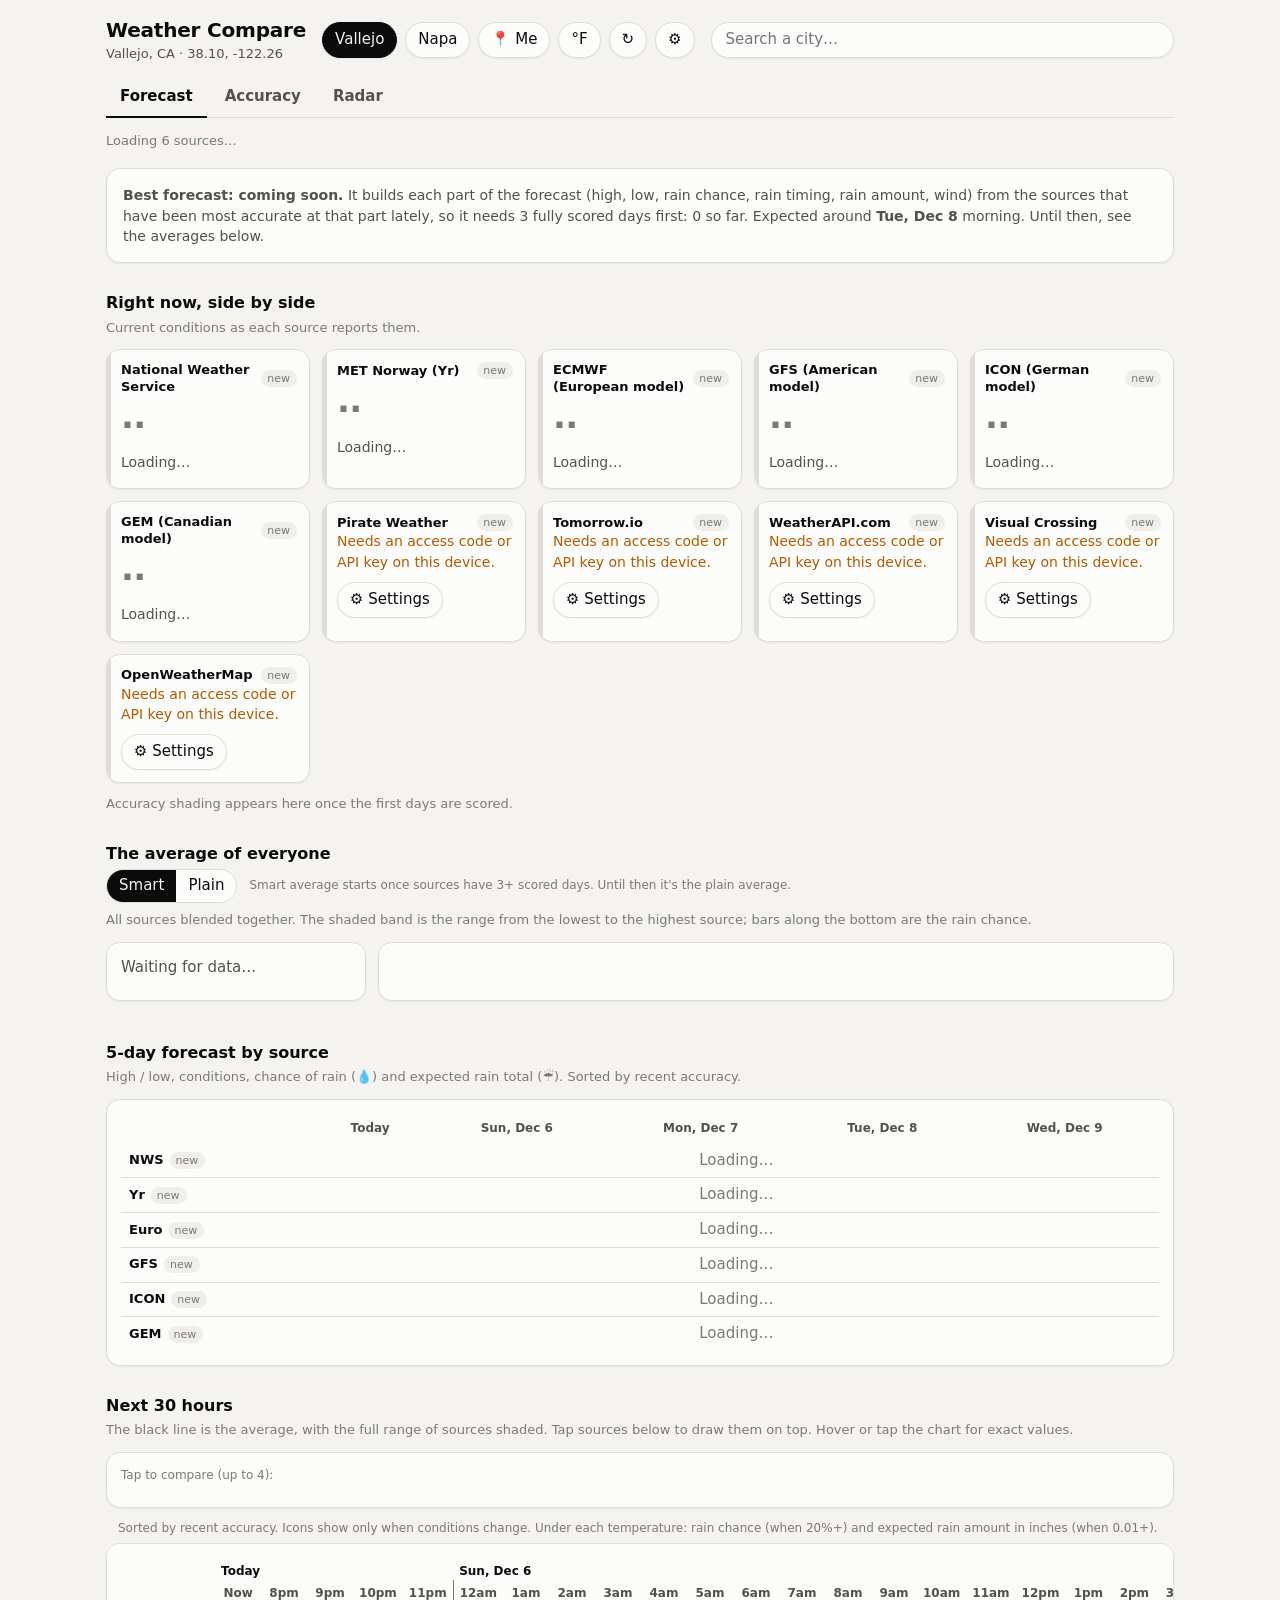
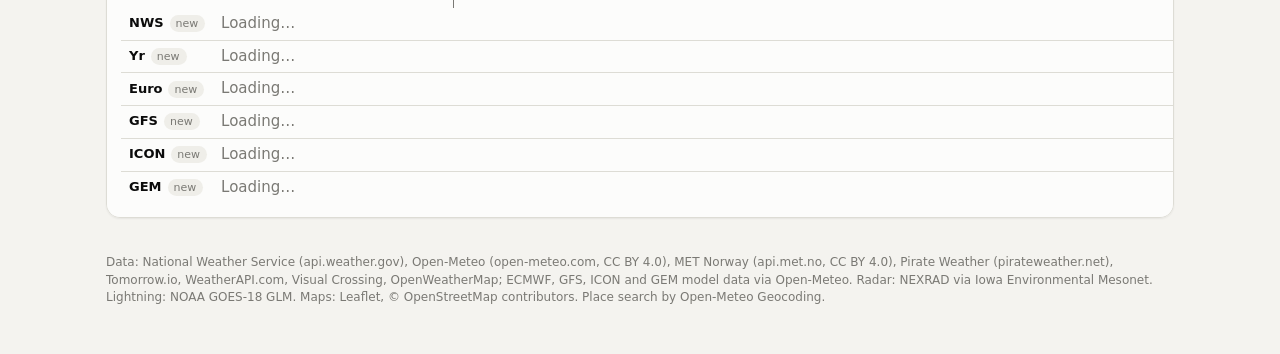
==== index.html @ 01b7b9ba "Score Vallejo against a local station average (Hercules, Benicia, Cordelia) Napa County Airport runs" ====
<!doctype html>
<html lang="en">
<head>
<meta charset="utf-8">
<meta name="viewport" content="width=device-width,initial-scale=1,viewport-fit=cover">
<title>Weather Compare</title>
<meta name="description" content="Side-by-side forecasts from multiple weather providers, a blended average, and a running accuracy scoreboard.">
<meta name="theme-color" content="#111110" media="(prefers-color-scheme: dark)">
<meta name="theme-color" content="#f4f3ef" media="(prefers-color-scheme: light)">
<link rel="manifest" href="manifest.webmanifest">
<link rel="icon" href="icons/icon.svg" type="image/svg+xml">
<link rel="apple-touch-icon" href="icons/apple-touch-icon.png">
<meta name="apple-mobile-web-app-capable" content="yes">
<meta name="mobile-web-app-capable" content="yes">
<meta name="apple-mobile-web-app-title" content="Weather">
<meta name="apple-mobile-web-app-status-bar-style" content="default">
<link rel="stylesheet" href="styles.css">
</head>
<body>
<div class="wrap">
  <header class="top">
    <div class="brand">
      <h1>Weather Compare</h1>
      <div class="loc" id="locLabel">Loading…</div>
    </div>
    <div class="controls">
      <button class="btn preset" data-preset="vallejo">Vallejo</button>
      <button class="btn preset" data-preset="napa">Napa</button>
      <button class="btn" id="geoBtn" title="Use my location">📍 Me</button>
      <button class="btn" id="unitBtn" title="Switch units">°F</button>
      <button class="btn" id="refreshBtn" title="Refresh">↻</button>
      <button class="btn" id="settingsBtn" title="Settings: API keys">⚙️</button>
    </div>
    <div class="search">
      <label class="sr" for="q">Search for a city</label>
      <input id="q" type="search" placeholder="Search a city…" autocomplete="off">
      <ul class="suggest" id="suggest" hidden></ul>
    </div>
  </header>

  <nav class="tabs" role="tablist">
    <button class="tab" role="tab" id="tabForecast" aria-controls="viewForecast" aria-selected="true">Forecast</button>
    <button class="tab" role="tab" id="tabAccuracy" aria-controls="viewAccuracy" aria-selected="false">Accuracy</button>
    <button class="tab" role="tab" id="tabRadar" aria-controls="viewRadar" aria-selected="false">Radar</button>
  </nav>

  <!-- ================= FORECAST ================= -->
  <div class="view" id="viewForecast" role="tabpanel" aria-labelledby="tabForecast">
    <p class="status-line" id="statusLine"></p>

    <section id="secBest" style="margin-top:0">
      <div class="panel best" id="best"></div>
    </section>

    <section id="secNow">
      <h2>Right now, side by side</h2>
      <p class="hint">Current conditions as each source reports them.</p>
      <div class="cards" id="cards"></div>
      <div class="pending" id="pending"></div>
    </section>

    <section id="secAvg">
      <h2>The average of everyone</h2>
      <div class="acc-controls" style="margin:2px 0 8px">
        <div class="seg" id="avgMode" role="group" aria-label="Average type"><button data-mode="smart">Smart</button><button data-mode="plain">Plain</button></div>
        <span class="sub2" id="avgModeNote"></span>
      </div>
      <p class="hint">All sources blended together. The shaded band is the range from the lowest to the highest source; bars along the bottom are the rain chance.</p>
      <div class="avg-grid">
        <div class="panel avg-now" id="avgNow"></div>
        <div class="panel">
          <div class="legend" id="avgLegend"></div>
          <div class="chart" id="avgChart"></div>
        </div>
      </div>
      <div class="days" id="avgDays"></div>
    </section>

    <section id="secDaily">
      <h2>5-day forecast by source</h2>
      <p class="hint">High / low, conditions, chance of rain (💧) and expected rain total (☔). Sorted by recent accuracy.</p>
      <div class="panel scroll"><table id="dailyTable"></table></div>
    </section>

    <section id="secHourly">
      <h2>Next 30 hours</h2>
      <p class="hint">The black line is the average, with the full range of sources shaded. Tap sources below to draw them on top. Hover or tap the chart for exact values.</p>
      <div class="panel">
        <div class="chips" id="hourLegend"></div>
        <div class="chart" id="hourChart"></div>
      </div>
      <div class="acc-controls" style="margin:12px 0 6px"><div class="chips" id="tableMode"></div><span class="sub2">Sorted by recent accuracy. Icons show only when conditions change. Under each temperature: rain chance (when 20%+) and expected rain amount in inches (when 0.01+).</span></div>
      <div class="panel scroll"><table class="hourly" id="hourlyTable"></table></div>
    </section>
  </div>

  <!-- ================= ACCURACY ================= -->
  <div class="view" id="viewAccuracy" role="tabpanel" aria-labelledby="tabAccuracy" hidden>
    <div class="acc-controls">
      <div class="seg" id="accLoc" role="group" aria-label="Location">
        <button data-loc="vallejo">Vallejo</button><button data-loc="napa">Napa</button><button data-loc="both">Both</button>
      </div>
    </div>
    <div class="healthrow" id="accHealth"></div>
    <div class="sub2" id="accStations" style="margin:4px 0 0"></div>

    <section style="margin-top:0">
      <h2>Today's locked-in forecast</h2>
      <p class="hint">Set at 6am Pacific for the next 24 hours (6am to 6am). It gets scored tomorrow morning against real station observations.</p>
      <div id="accToday"></div>
    </section>

    <section>
      <h2>Last 3 days</h2>
      <p class="hint">Each source's 6am forecast compared with what actually happened. A miss of “+2°” means the forecast was 2° too warm. The chart shows the actual temperatures (thick line) against the forecasts.</p>
      <div id="accRecent"></div>
    </section>

    <section>
      <h2>Long-term scoreboard</h2>
      <div class="acc-controls">
        <div class="seg" id="accLead" role="group" aria-label="How far ahead"><button data-lead="0">Same day</button><button data-lead="1">1 day ahead</button><button data-lead="2">2 days ahead</button></div>
        <label for="accPeriod" class="sub2" style="font-size:13px">Period</label>
        <select id="accPeriod"></select>
      </div>
      <p class="hint">“1 day ahead” scores the forecast each source made the morning before; “2 days ahead”, two mornings before. The <i>Average</i> and <i>Smart average</i> rows are blends of all sources, tracked like any other forecast.</p>
      <div class="panel scroll"><table class="acc stack" id="accOverall"></table></div>
      <h3 style="font-size:14px;margin:16px 0 6px">By season</h3>
      <div class="panel scroll"><table class="acc stack" id="accSeason"></table></div>
      <details class="how">
        <summary>How scoring works</summary>
        <ul>
          <li><b>Window:</b> each forecast is saved at 6am Pacific and covers 6am to 6am the next day. Observations: Napa uses Napa County Airport. Vallejo has no official station, so its temperatures, wind and humidity are the average of three nearby bay-side stations (Hercules, Benicia and Cordelia; any one more than 4° off the others is dropped that hour), and its rain comes from Napa County Airport, the closest station that measures rain.</li>
          <li><b>High / low miss:</b> forecast highest and lowest hourly temperature in the window minus the observed highest and lowest.</li>
          <li><b>Hourly miss:</b> the average gap between the forecast and observed temperature, hour by hour, across the 24 hours.</li>
          <li><b>Rain:</b> a source “calls rain” when any hour shows rain, storms or snow, or a 50%+ chance. Observed rain is any station report of rain, drizzle, showers or storms. Hit = called and it rained; Miss = it rained without a call; False alarm = called but stayed dry.</li>
          <li><b>Rain timing:</b> for hits, forecast start hour minus actual start. “+2h” means the forecast had it starting 2 hours later than it did.</li>
          <li><b>Rain total:</b> each source's expected rain for the window, compared with the station's measured total (in brackets: how far off). Not part of the score yet; it's shown so you can see who gets amounts right.</li>
          <li><b>Rain skill (Brier):</b> compares the highest rain chance with what happened. 0 is perfect, lower is better.</li>
          <li><b>Score (0–100):</b> 70% temperature (100 minus 10 points per degree of average miss across high, low and hourly) and 30% rain (100 × (1 − Brier), or 100/0 for a right/wrong call when a source gives no rain chances). Just a handy single number for ranking.</li>
          <li><b>Smart average:</b> a blend where each source's weight depends on its score over the previous 14 scored days (the best gets full weight; every 8 points behind it cuts the weight by about two-thirds). It needs 3+ scored days per source, and until then equals the plain average.</li>
          <li><b>Recent accuracy shading</b> (Forecast tab): each source's average score over its last 7 scored days. Green 88+ (Great), yellow 80+ (Good), orange 70+ (Fair), red under 70 (Poor).</li>
          <li><b>Best forecast</b> (top of the Forecast tab): each part of the forecast is blended from the sources that have been most accurate at that part over the last 14 scored days: high, low, hourly temperatures, rain chance (Brier), rain start time, rain amount and wind. The leader counts most; others fade out the further behind they are. Days 2+ use each source's accuracy at that range (1 and 2 days ahead). It's also scored here as its own row.</li>
          <li><b>Seasons:</b> meteorological (Winter Dec–Feb, Spring Mar–May, Summer Jun–Aug, Fall Sep–Nov) and Bay Area wet (Nov–Apr) vs. dry (May–Oct).</li>
        </ul>
      </details>
    </section>
  </div>

  <!-- ================= RADAR ================= -->
  <div class="view" id="viewRadar" role="tabpanel" aria-labelledby="tabRadar" hidden>
    <div id="radarAlerts"></div>
    <div class="acc-controls"><button class="btn" id="radarPlay">▶ Play last 50 min</button><span class="sub2" id="radarTime"></span></div>
    <div class="panel radar-wrap"><div id="radarMap"></div></div>
    <p class="radar-lightning" id="radarLightning">Loading lightning…</p>
    <div class="legend radar-legend">
      <span><span class="ldot" style="background:#ffd21f"></span>Lightning, last 10 min</span>
      <span><span class="ldot" style="background:#ec835a"></span>10–30 min ago</span>
      <span><span class="ldot" style="background:#9a9890"></span>30–60 min ago</span>
      <span><span class="ring"></span>20 miles from Vallejo / Napa</span>
    </div>
    <p class="hint">Radar: NEXRAD composite from the Iowa Environmental Mesonet, updated every 5 minutes. Lightning: NOAA's GOES-West satellite lightning mapper, checked every 5 minutes (it can run a few minutes behind). A phone alert goes out when lightning is within 20 miles, and for any National Weather Service alert for Vallejo or Napa.</p>
  </div>

  <footer>
    Data: National Weather Service (api.weather.gov), Open-Meteo (open-meteo.com, CC BY 4.0),
    MET Norway (api.met.no, CC BY 4.0), Pirate Weather (pirateweather.net), Tomorrow.io, WeatherAPI.com, Visual Crossing, OpenWeatherMap; ECMWF, GFS, ICON and GEM model data via Open-Meteo. Radar: NEXRAD via Iowa Environmental Mesonet. Lightning: NOAA GOES-18 GLM. Maps: Leaflet, &copy; OpenStreetMap contributors. Place search by Open-Meteo Geocoding.
  </footer>
</div>
<dialog class="settings" id="settings" aria-labelledby="settingsTitle">
  <form method="dialog" id="settingsForm">
    <h2 id="settingsTitle">Settings</h2>
    <p class="hint" style="margin:0">Everything here is saved only in this browser on this device, never on the website or GitHub. (The 6am tracking job uses the copies in your GitHub secrets.)</p>
    <div id="keyRows"></div>
    <div class="actions">
      <button class="btn" value="cancel" formnovalidate>Cancel</button>
      <button class="btn" value="save" id="saveKeys" aria-pressed="true">Save</button>
    </div>
  </form>
</dialog>
<script type="module" src="src/app.js"></script>
</body>
</html>
---- styles.css ----
:root {
  color-scheme: light;
  --bg: #f4f3ef;
  --surface: #fcfcfb;
  --surface-2: #efeee9;
  --border: #dddcd5;
  --text: #0b0b0b;
  --text-2: #52514e;
  --text-3: #7a7974;
  --accent: #2a78d6;
  --c1: #2a78d6; --c2: #eb6834; --c3: #1baf7a; --c4: #eda100;
  --rain: #2a78d6;
  --good: #0ca30c; --warning: #fab219; --serious: #ec835a; --critical: #d03b3b;
  --s1: #2a78d6;  /* NWS */
  --s2: #eb6834;  /* Open-Meteo */
  --s3: #1baf7a;  /* MET Norway */
  --s4: #eda100;  /* Pirate Weather */
  --s5: #e87ba4;  /* Tomorrow.io */
  --s6: #008300;  /* WeatherAPI.com */
  --s7: #6250d6;  /* Visual Crossing */
  --s8: #e34948;  /* OpenWeatherMap */
  --avg: #0b0b0b;
  --band: rgba(11,11,11,.10);
  --warn: #b25b00;
  --shadow: 0 1px 2px rgba(0,0,0,.06);
}
@media (prefers-color-scheme: dark) {
  :root:not([data-theme="light"]) {
    color-scheme: dark;
    --bg: #111110; --surface: #1a1a19; --surface-2: #232321; --border: #33332f;
    --text: #f0efec; --text-2: #c3c2b7; --text-3: #8f8e86; --accent: #3987e5;
    --c1: #3987e5; --c2: #d95926; --c3: #199e70; --c4: #c98500; --rain: #3987e5; --s1: #3987e5; --s2: #d95926; --s3: #199e70; --s4: #c98500; --s5: #d55181; --s6: #008300; --s7: #9085e9; --s8: #e66767; --avg: #f0efec; --band: rgba(240,239,236,.12);
    --warn: #f0a24a; --shadow: none;
  }
}
:root[data-theme="dark"] {
  color-scheme: dark;
  --bg: #111110; --surface: #1a1a19; --surface-2: #232321; --border: #33332f;
  --text: #f0efec; --text-2: #c3c2b7; --text-3: #8f8e86; --accent: #3987e5;
  --c1: #3987e5; --c2: #d95926; --c3: #199e70; --c4: #c98500; --rain: #3987e5; --s1: #3987e5; --s2: #d95926; --s3: #199e70; --s4: #c98500; --s5: #d55181; --s6: #008300; --s7: #9085e9; --s8: #e66767; --avg: #f0efec; --band: rgba(240,239,236,.12);
  --warn: #f0a24a; --shadow: none;
}
* { box-sizing: border-box; }
html, body { margin: 0; }
body {
  background: var(--bg); color: var(--text);
  font: 15px/1.45 system-ui, -apple-system, "Segoe UI", Roboto, sans-serif;
  -webkit-text-size-adjust: 100%;
}
a { color: inherit; }
button, input { font: inherit; color: inherit; }
.wrap { max-width: 1100px; margin: 0 auto; padding: 16px 16px 48px; }

/* Header */
header.top { display: flex; flex-wrap: wrap; gap: 10px 16px; align-items: center; justify-content: space-between; margin-bottom: 14px; }
.brand h1 { font-size: 20px; margin: 0; letter-spacing: -.01em; }
.brand .loc { color: var(--text-2); font-size: 13px; }
.controls { display: flex; flex-wrap: wrap; gap: 8px; align-items: center; }
.btn {
  border: 1px solid var(--border); background: var(--surface); border-radius: 999px;
  padding: 6px 12px; cursor: pointer; white-space: nowrap; box-shadow: var(--shadow);
}
.btn:hover { border-color: var(--text-3); }
.btn[aria-pressed="true"] { background: var(--text); color: var(--bg); border-color: var(--text); }
.btn:focus-visible, input:focus-visible { outline: 2px solid var(--accent); outline-offset: 2px; }
.search { position: relative; flex: 1 1 220px; min-width: 0; }
.search input {
  width: 100%; border: 1px solid var(--border); background: var(--surface); border-radius: 999px;
  padding: 6px 14px; box-shadow: var(--shadow);
}
.suggest {
  position: absolute; z-index: 20; top: calc(100% + 4px); left: 0; right: 0; list-style: none; margin: 0; padding: 4px;
  background: var(--surface); border: 1px solid var(--border); border-radius: 12px; box-shadow: 0 6px 24px rgba(0,0,0,.15);
}
.suggest li button { display: block; width: 100%; text-align: left; border: 0; background: none; padding: 7px 10px; border-radius: 8px; cursor: pointer; }
.suggest li button:hover, .suggest li button:focus { background: var(--surface-2); outline: none; }
.suggest .sub { color: var(--text-3); font-size: 13px; }
.status-line { color: var(--text-3); font-size: 13px; margin: 0 0 18px; display: flex; gap: 12px; flex-wrap: wrap; }

/* Sections */
section { margin-top: 28px; }
section > h2 { font-size: 16px; margin: 0 0 4px; }
section > .hint { color: var(--text-3); font-size: 13px; margin: 0 0 12px; }
.panel { background: var(--surface); border: 1px solid var(--border); border-radius: 14px; padding: 14px; box-shadow: var(--shadow); }

/* Current cards */
.cards { display: grid; grid-template-columns: repeat(auto-fill, minmax(230px, 1fr)); gap: 12px; }
.card { background: var(--surface); border: 1px solid var(--border); border-radius: 14px; padding: 14px; box-shadow: var(--shadow); position: relative; overflow: hidden; }
.card::before { content: ""; position: absolute; left: 0; top: 0; bottom: 0; width: 4px; background: var(--c, var(--border)); }
.card .src { display: flex; justify-content: space-between; align-items: baseline; gap: 8px; font-weight: 600; font-size: 14px; }
.card .src a { text-decoration: none; }
.card .src a:hover { text-decoration: underline; }
.card .src .ago { font-weight: 400; color: var(--text-3); font-size: 12px; }
.big { display: flex; align-items: center; gap: 10px; margin: 6px 0 2px; }
.big .t { font-size: 40px; font-weight: 600; letter-spacing: -.02em; font-variant-numeric: tabular-nums; }
.big .i { font-size: 34px; line-height: 1; }
.cond { color: var(--text-2); margin-bottom: 8px; }
.kv { display: grid; grid-template-columns: auto 1fr; gap: 2px 12px; font-size: 13px; }
.kv dt { color: var(--text-3); }
.kv dd { margin: 0; font-variant-numeric: tabular-nums; }
.card.err .cond { color: var(--warn); }
.card.loading .big .t { color: var(--text-3); }
.pending { margin-top: 12px; color: var(--text-3); font-size: 13px; }
.pending .chip { display: inline-block; border: 1px dashed var(--border); border-radius: 999px; padding: 2px 9px; margin: 3px 4px 0 0; }

/* Average */
.avg-grid { display: grid; grid-template-columns: minmax(200px, 260px) 1fr; gap: 12px; }
@media (max-width: 720px) { .avg-grid { grid-template-columns: 1fr; } }
.avg-now .big .t { font-size: 48px; }
.spread { color: var(--text-3); font-size: 13px; }
.days { display: grid; grid-template-columns: repeat(5, minmax(0, 1fr)); gap: 8px; margin-top: 12px; }
.day { background: var(--surface); border: 1px solid var(--border); border-radius: 12px; padding: 10px 6px; text-align: center; box-shadow: var(--shadow); min-width: 0; }
.day .dn { font-weight: 600; font-size: 13px; }
.day .di { font-size: 26px; line-height: 1.3; }
.day .hl { font-variant-numeric: tabular-nums; }
.day .hl .lo { color: var(--text-3); }
.day .pp, .day .rg { font-size: 12px; color: var(--text-3); }
.day .rs { font-size: 12px; color: var(--text); font-weight: 600; margin-top: 2px; }
.day .rs .rsn { font-weight: 400; color: var(--text-3); }
@media (max-width: 480px) { .day .rg, .day .rs .rsn { display: none; } .day .di { font-size: 22px; } }

/* Tables */
.scroll { overflow-x: auto; -webkit-overflow-scrolling: touch; }
table { border-collapse: collapse; width: 100%; font-variant-numeric: tabular-nums; }
th, td { padding: 6px 8px; text-align: center; border-bottom: 1px solid var(--border); white-space: nowrap; }
thead th { font-size: 12px; color: var(--text-2); font-weight: 600; }
tbody th { text-align: left; font-weight: 600; font-size: 13px; position: sticky; left: 0; background: var(--surface); z-index: 1; }
tbody th .sw { display: inline-block; width: 10px; height: 10px; border-radius: 3px; background: var(--c); margin-right: 6px; vertical-align: -1px; }
tr.avgrow th, tr.avgrow td { background: var(--surface-2); }
tr:last-child th, tr:last-child td { border-bottom: 0; }
.cell .ci { font-size: 18px; line-height: 1.2; display: block; }
.cell .ct { font-weight: 600; }
.cell .ct .lo { color: var(--text-3); font-weight: 400; }
.cell .cp { font-size: 11px; color: var(--text-3); display: block; }
.cell.na { color: var(--text-3); }
.hourly td, .hourly thead th { padding: 5px 6px; min-width: 46px; }
.hourly thead th.newday { border-left: 1px solid var(--text-3); }
.hourly td.newday { border-left: 1px solid var(--border); }
.hourly thead .dayrow th { text-align: left; color: var(--text); padding-bottom: 0; border-bottom: 0; }

/* Charts */
.chart { position: relative; width: 100%; }
.chart svg { display: block; width: 100%; height: auto; overflow: visible; touch-action: pan-y; }
.chart .grid { stroke: var(--border); stroke-width: 1; }
.chart .axis { fill: var(--text-3); font-size: 11px; }
.chart .dl { font-size: 11px; fill: var(--text-2); }
.tip {
  position: absolute; pointer-events: none; z-index: 5; background: var(--surface); color: var(--text);
  border: 1px solid var(--border); border-radius: 10px; padding: 8px 10px; font-size: 12px;
  box-shadow: 0 6px 20px rgba(0,0,0,.18); min-width: 140px; display: none;
}
.tip .tt { font-weight: 600; margin-bottom: 4px; }
.tip .row { display: flex; justify-content: space-between; gap: 12px; }
.tip .sw { display: inline-block; width: 10px; height: 3px; border-radius: 2px; margin-right: 6px; vertical-align: 3px; }
.legend { display: flex; flex-wrap: wrap; gap: 4px 14px; font-size: 13px; color: var(--text-2); margin-bottom: 6px; }
.legend .sw { display: inline-block; width: 14px; height: 3px; border-radius: 2px; margin-right: 6px; vertical-align: 4px; }
.legend .sw.band { height: 10px; vertical-align: -1px; background: var(--band) !important; border: 1px solid var(--text-3); }
.legend .sw.dash { background: repeating-linear-gradient(90deg, var(--avg) 0 4px, transparent 4px 7px) !important; }

footer { margin-top: 36px; color: var(--text-3); font-size: 12px; }
.sr { position: absolute; width: 1px; height: 1px; overflow: hidden; clip: rect(0 0 0 0); }

/* Tabs */
.tabs { display: flex; gap: 4px; border-bottom: 1px solid var(--border); margin: 0 0 14px; }
.tab { border: 0; background: none; padding: 8px 14px; cursor: pointer; color: var(--text-2); border-bottom: 2px solid transparent; margin-bottom: -1px; font-weight: 600; }
.tab[aria-selected="true"] { color: var(--text); border-bottom-color: var(--text); }
.view[hidden] { display: none; }

/* Accuracy */
.seg { display: inline-flex; border: 1px solid var(--border); border-radius: 999px; overflow: hidden; background: var(--surface); }
.seg button { border: 0; background: none; padding: 5px 12px; cursor: pointer; }
.seg button[aria-pressed="true"] { background: var(--text); color: var(--bg); }
.acc-controls { display: flex; flex-wrap: wrap; gap: 8px 12px; align-items: center; margin: 4px 0 12px; }
select { font: inherit; color: inherit; background: var(--surface); border: 1px solid var(--border); border-radius: 999px; padding: 5px 10px; }
.empty { color: var(--text-2); padding: 6px 2px; }
.daycard { margin-bottom: 12px; }
.daycard h3 { font-size: 15px; margin: 0 0 2px; }
.daycard .obsline { color: var(--text-2); font-size: 13px; margin-bottom: 8px; }
.acc td, .acc th { text-align: right; }
.acc tbody th, .acc thead th:first-child { text-align: left; }
.acc td.l { text-align: left; }
.miss { color: var(--text-3); font-size: 12px; }
.score { display: inline-block; min-width: 38px; padding: 1px 7px; border-radius: 999px; font-weight: 700; text-align: center; background: var(--surface-2); }
.rank1 .score { outline: 2px solid var(--text); }
.rain-hit { color: var(--text); }
.rain-bad { color: var(--warn); }
details.how { margin-top: 12px; color: var(--text-2); font-size: 13px; }
details.how summary { cursor: pointer; color: var(--text); font-weight: 600; }
details.how li { margin: 3px 0; }
.sub2 { color: var(--text-3); font-size: 12px; font-weight: 400; }
.grid2 { display: grid; grid-template-columns: 1fr 1fr; gap: 12px; }
@media (max-width: 720px) { .grid2 { grid-template-columns: 1fr; } }

/* Settings dialog */
dialog.settings { border: 1px solid var(--border); border-radius: 16px; background: var(--surface); color: var(--text); padding: 18px; width: min(460px, calc(100vw - 32px)); box-shadow: 0 12px 40px rgba(0,0,0,.3); }
dialog.settings::backdrop { background: rgba(0,0,0,.4); }
dialog.settings h2 { font-size: 17px; margin: 0 0 4px; }
dialog.settings .keyrow { margin-top: 14px; }
dialog.settings label { font-weight: 600; font-size: 14px; display: flex; justify-content: space-between; gap: 8px; }
dialog.settings label a { font-weight: 400; font-size: 12px; color: var(--accent); }
dialog.settings input { width: 100%; margin-top: 4px; border: 1px solid var(--border); background: var(--bg); border-radius: 10px; padding: 8px 10px; font-family: ui-monospace, Menlo, monospace; font-size: 13px; }
dialog.settings .actions { display: flex; justify-content: flex-end; gap: 8px; margin-top: 18px; }
.card .addkey { margin-top: 6px; }

/* Accuracy badges: number + word + status dot, never color alone */
.badge { display: inline-flex; align-items: center; gap: 4px; font-size: 11px; font-weight: 600; line-height: 1; padding: 3px 7px 3px 6px; border-radius: 999px; white-space: nowrap; color: var(--text); background: var(--surface-2); vertical-align: middle; }
.badge i { width: 7px; height: 7px; border-radius: 50%; background: var(--text-3); display: inline-block; }
.badge.b-good { background: color-mix(in srgb, var(--good) 20%, var(--surface)); } .badge.b-good i { background: var(--good); }
.badge.b-warning { background: color-mix(in srgb, var(--warning) 26%, var(--surface)); } .badge.b-warning i { background: var(--warning); }
.badge.b-serious { background: color-mix(in srgb, var(--serious) 24%, var(--surface)); } .badge.b-serious i { background: var(--serious); }
.badge.b-critical { background: color-mix(in srgb, var(--critical) 20%, var(--surface)); } .badge.b-critical i { background: var(--critical); }
.badge.b-none { color: var(--text-3); font-weight: 500; }
.legendline { display: inline-flex; flex-wrap: wrap; gap: 4px; align-items: center; }
.card.r-good { --c: var(--good); } .card.r-warning { --c: var(--warning); } .card.r-serious { --c: var(--serious); } .card.r-critical { --c: var(--critical); }
.card.r-good { background: color-mix(in srgb, var(--good) 6%, var(--surface)); }
.card.r-critical { background: color-mix(in srgb, var(--critical) 6%, var(--surface)); }
.cards { grid-template-columns: repeat(auto-fill, minmax(190px, 1fr)); }
.card { padding: 12px 12px 12px 14px; }
.card .src { align-items: center; }
.card .src a { font-size: 13px; line-height: 1.25; }
.big .t { font-size: 34px; }
.big .i { font-size: 28px; }
.card .cond { margin-bottom: 4px; font-size: 14px; }
.meta { font-size: 12px; color: var(--text-2); font-variant-numeric: tabular-nums; }
.avg-now .meta { font-size: 13px; }
tbody th .nm { margin-right: 6px; }
tbody th .sw { display: inline-block; width: 10px; height: 10px; border-radius: 3px; margin-right: 6px; vertical-align: -1px; }

/* Chips (tap to compare) */
.chips { display: flex; flex-wrap: wrap; gap: 6px; align-items: center; margin-bottom: 8px; }
.chiphint { font-size: 12px; color: var(--text-3); margin-right: 2px; }
.schip { display: inline-flex; align-items: center; gap: 6px; border: 1px solid var(--border); background: var(--surface); border-radius: 999px; padding: 4px 6px 4px 10px; cursor: pointer; font-size: 13px; }
.schip:hover { border-color: var(--text-3); }
.schip.on { border-color: var(--text); box-shadow: inset 0 0 0 1px var(--text); }
.schip .sw { width: 12px; height: 4px; border-radius: 2px; display: inline-block; }
.schip.clear { padding: 4px 10px; color: var(--text-2); }
.legend .sw.bar { height: 10px; width: 8px; vertical-align: -1px; background: var(--rain) !important; opacity: .7; }
.chart .mk { font-size: 10px; fill: var(--text-2); }
.tipp { color: var(--text-3); }
.hourly td.wet .ct { color: var(--rain); }
.hourly td .cp { color: var(--rain); min-height: 13px; }
.hourly td .ci { min-height: 22px; }

/* Accuracy tab */
.healthrow { display: flex; flex-wrap: wrap; gap: 6px; margin: 0; }
.health { font-size: 12px; padding: 3px 9px; border-radius: 999px; background: var(--surface-2); color: var(--text); }
.health.ok { background: color-mix(in srgb, var(--good) 16%, var(--surface)); }
.health.warn { background: color-mix(in srgb, var(--warning) 26%, var(--surface)); }
.blend, .blendrow th { font-style: italic; }
tr.blendrow th, tr.blendrow td { background: var(--surface-2); }
.acc th.sep, .acc td.sep { border-left: 1px solid var(--border); }
.fva-legend { margin-top: 4px; }
.legend .sw.dash2 { background: repeating-linear-gradient(90deg, var(--text-3) 0 4px, transparent 4px 7px) !important; }
.legend .sw.vline { width: 2px; height: 12px; vertical-align: -2px; background: var(--rain) !important; }
.daycard .chart { margin-bottom: 8px; }

/* Phone: accuracy tables become stacked cards (one per source) */
@media (max-width: 640px) {
  table.stack thead { display: none; }
  table.stack, table.stack tbody { display: block; width: 100%; }
  table.stack tr { display: grid; grid-template-columns: repeat(4, minmax(0, 1fr)); gap: 2px 8px; padding: 7px 2px; border-bottom: 1px solid var(--border); }
  table.stack tr:last-child { border-bottom: 0; }
  table.stack th, table.stack td { border: 0; padding: 1px 0; text-align: left !important; white-space: normal; position: static; background: none; }
  table.stack tbody th { grid-column: 1 / -1; font-size: 14px; }
  table.stack td[data-label]::before { content: attr(data-label); display: block; font-size: 11px; color: var(--text-3); }
  table.stack td[data-label=""]::before, table.stack td[data-label="#"] { display: none; }
  table.stack td.l { grid-column: 1 / -1; }
  tr.blendrow { background: var(--surface-2); border-radius: 8px; padding: 8px !important; }
  #accSeason tr { grid-template-columns: repeat(6, minmax(0, 1fr)); }
  #accSeason td[data-label]::before { font-size: 10px; }
}

details.srcs > summary { cursor: pointer; font-size: 13px; color: var(--text-2); margin: 4px 0; }

.cell .cq { font-size: 11px; color: var(--rain); display: block; font-weight: 600; }
.hourly td .cq { min-height: 13px; }

/* Best forecast */
.best { padding: 16px; }
.best-wait { color: var(--text-2); font-size: 14px; }
.best-hero { display: grid; grid-template-columns: minmax(0, 1.1fr) minmax(0, 1fr); gap: 16px; }
@media (max-width: 720px) { .best-hero { grid-template-columns: 1fr; } }
.best-kicker { font-size: 12px; font-weight: 600; color: var(--text-3); text-transform: uppercase; letter-spacing: .04em; margin-bottom: 4px; }
.best-temps { display: flex; align-items: baseline; gap: 12px; }
.best-temps .i { font-size: 40px; align-self: center; }
.best-temps .hi { font-size: 52px; font-weight: 700; letter-spacing: -.02em; font-variant-numeric: tabular-nums; }
.best-temps .lo { font-size: 30px; color: var(--text-3); font-variant-numeric: tabular-nums; }
.best .cond { margin: 2px 0 10px; }
.best-pills { display: flex; flex-wrap: wrap; gap: 6px; }
.bpill { background: var(--surface-2); border-radius: 999px; padding: 5px 11px; font-size: 13px; font-weight: 600; }
.conf { font-size: 12px; font-weight: 600; padding: 1px 8px; border-radius: 999px; background: var(--surface-2); }
.conf-high { background: color-mix(in srgb, var(--good) 20%, var(--surface)); }
.conf-medium { background: color-mix(in srgb, var(--warning) 26%, var(--surface)); }
.conf-low { background: color-mix(in srgb, var(--serious) 24%, var(--surface)); }
.best-from ul { list-style: none; margin: 0; padding: 0; font-size: 13px; }
.best-from li { display: grid; grid-template-columns: 7.5em minmax(0, 1fr) auto; gap: 8px; padding: 4px 0; border-bottom: 1px solid var(--border); }
.best-from li:last-child { border-bottom: 0; }
.best-from .bel { color: var(--text-2); }
.best-from .bsrc { font-weight: 600; }
.best-from .berr { color: var(--text-3); font-variant-numeric: tabular-nums; }
.best-from .bmore { display: block; color: var(--text-3); font-size: 12px; }
.best-days { display: grid; grid-template-columns: repeat(4, minmax(0, 1fr)); gap: 8px; margin-top: 14px; }
.bday { background: var(--surface-2); border-radius: 12px; padding: 8px 6px; text-align: center; min-width: 0; }
.bday .dn { font-weight: 600; font-size: 13px; } .bday .di { font-size: 24px; }
.bday .hl { font-variant-numeric: tabular-nums; } .bday .hl .lo { color: var(--text-3); }
.bday .pp, .bday .rs { font-size: 12px; color: var(--text-2); }
.bday .conf { display: inline-block; margin-top: 3px; font-size: 11px; }

/* Radar */
.radar-wrap { padding: 0; overflow: hidden; }
#radarMap { height: min(70vh, 560px); width: 100%; background: var(--surface-2); }
.radar-lightning { margin: 10px 0 6px; font-size: 14px; }
.radar-legend { margin: 6px 0; }
.ldot { display: inline-block; width: 10px; height: 10px; border-radius: 50%; border: 1px solid #3d2a00; margin-right: 6px; vertical-align: -1px; }
.ring { display: inline-block; width: 14px; height: 14px; border-radius: 50%; border: 1.5px dashed var(--text); margin-right: 6px; vertical-align: -3px; }
.nwsalert { background: color-mix(in srgb, var(--warning) 22%, var(--surface)); border: 1px solid var(--border); border-radius: 12px; padding: 10px 12px; margin-bottom: 8px; font-size: 14px; }
.nwsalert.warn { background: color-mix(in srgb, var(--critical) 18%, var(--surface)); }
.nwsalert div { color: var(--text-2); font-size: 13px; margin-top: 2px; }
.leaflet-tooltip.radar-label { background: var(--surface); color: var(--text); border: 1px solid var(--border); box-shadow: none; font-weight: 600; padding: 1px 6px; }
.leaflet-tooltip.radar-label::before { display: none; }
.leaflet-container { font: inherit; }

/* Street map: soften in light mode, invert for dark mode so the radar stays readable */
.basemap { filter: saturate(.35) brightness(1.05); }
@media (prefers-color-scheme: dark) { :root:not([data-theme="light"]) .basemap { filter: invert(1) hue-rotate(180deg) brightness(.85) saturate(.3); } }
:root[data-theme="dark"] .basemap { filter: invert(1) hue-rotate(180deg) brightness(.85) saturate(.3); }
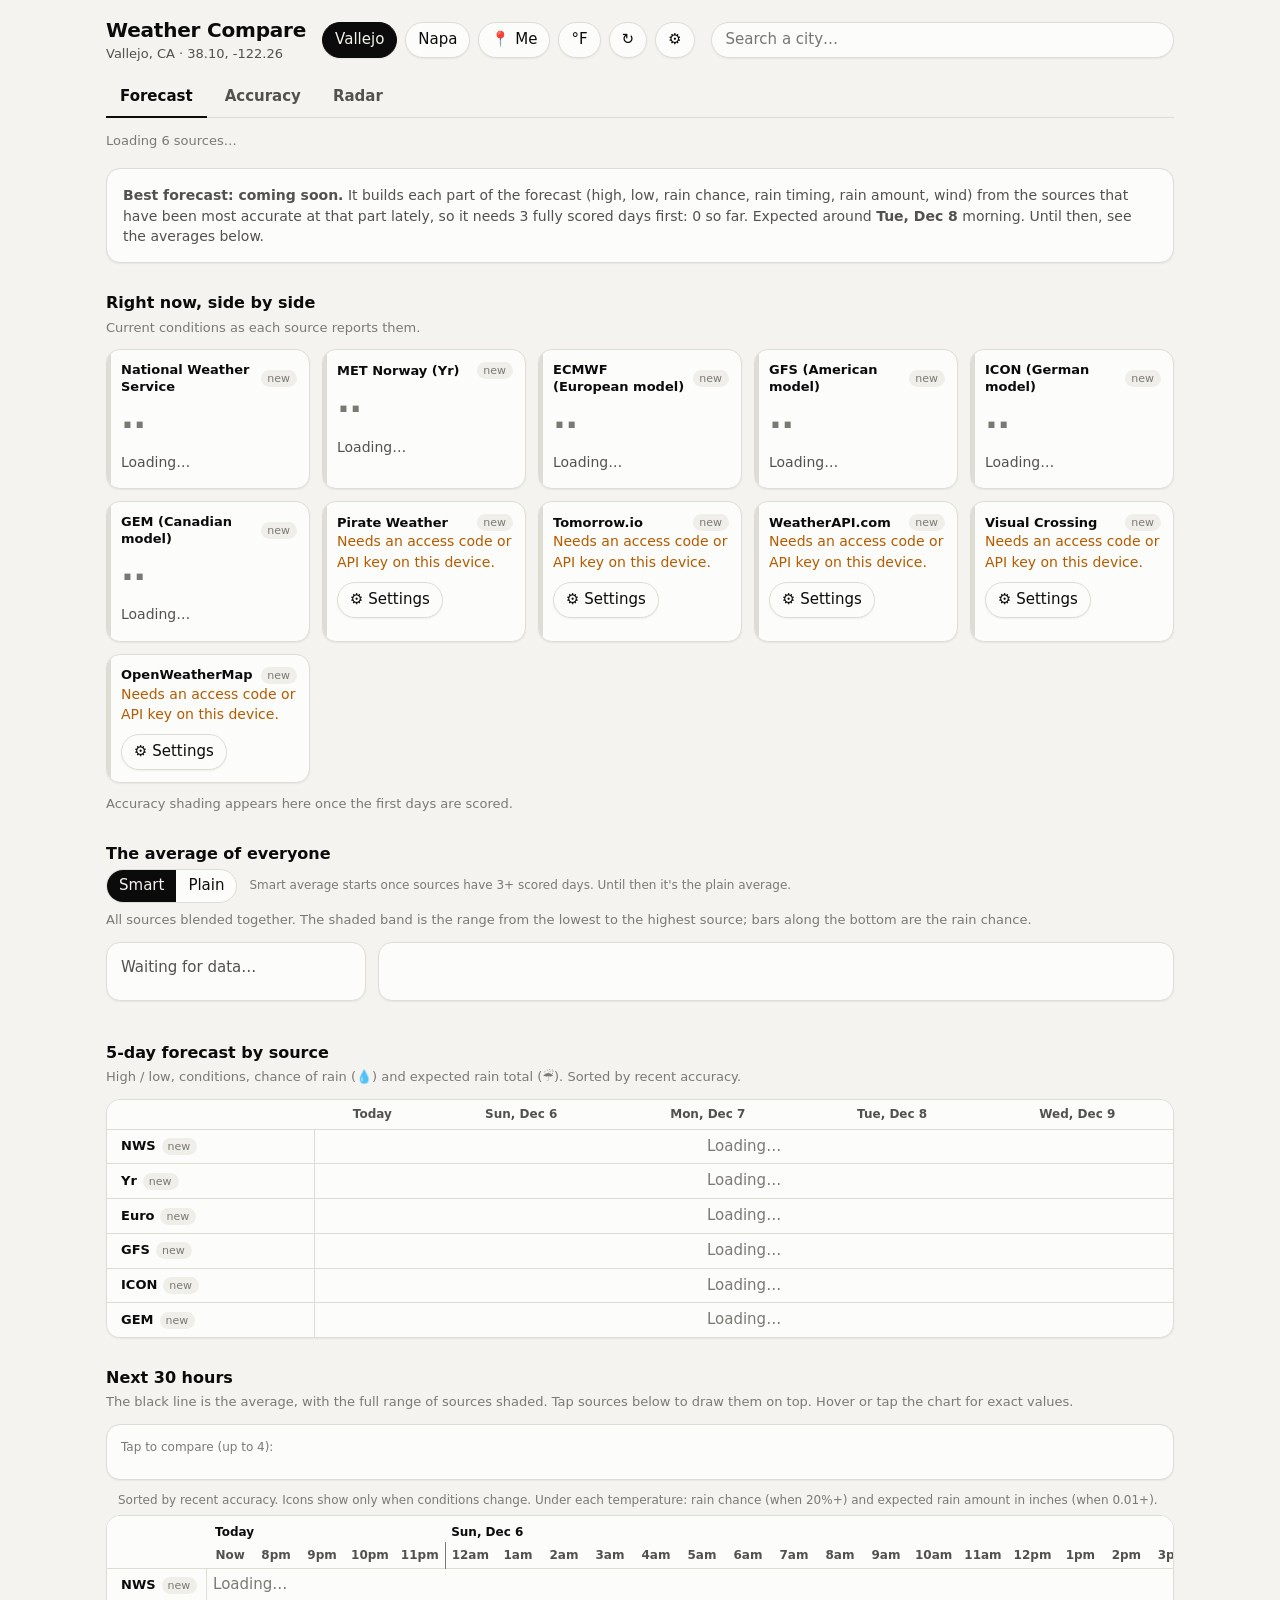
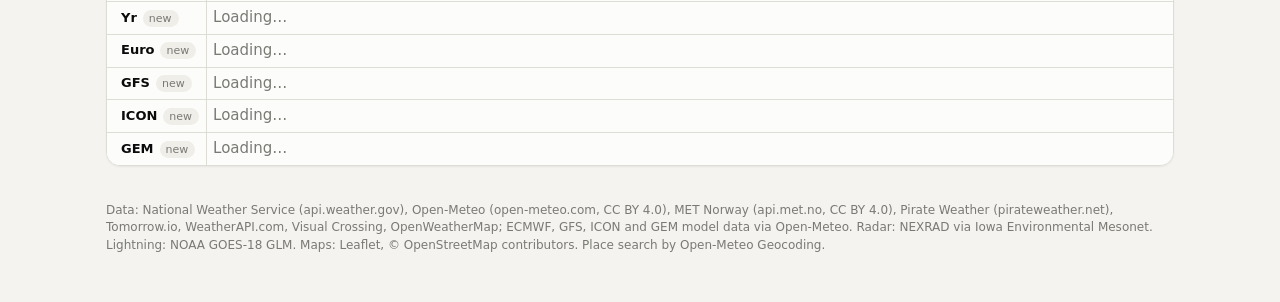
==== commit d704cb82: "Pin the date/time header and source names while scrolling the 5-day and 30-hour tables Each table sc" ====
--- a/index.html
+++ b/index.html
@@ -79,7 +79,7 @@
     <section id="secDaily">
       <h2>5-day forecast by source</h2>
       <p class="hint">High / low, conditions, chance of rain (💧) and expected rain total (☔). Sorted by recent accuracy.</p>
-      <div class="panel scroll"><table id="dailyTable"></table></div>
+      <div class="panel scroll tablebox"><table id="dailyTable"></table></div>
     </section>
 
     <section id="secHourly">
@@ -90,7 +90,7 @@
         <div class="chart" id="hourChart"></div>
       </div>
       <div class="acc-controls" style="margin:12px 0 6px"><div class="chips" id="tableMode"></div><span class="sub2">Sorted by recent accuracy. Icons show only when conditions change. Under each temperature: rain chance (when 20%+) and expected rain amount in inches (when 0.01+).</span></div>
-      <div class="panel scroll"><table class="hourly" id="hourlyTable"></table></div>
+      <div class="panel scroll tablebox"><table class="hourly" id="hourlyTable"></table></div>
     </section>
   </div>
 
--- a/styles.css
+++ b/styles.css
@@ -324,3 +324,17 @@
 .basemap { filter: saturate(.35) brightness(1.05); }
 @media (prefers-color-scheme: dark) { :root:not([data-theme="light"]) .basemap { filter: invert(1) hue-rotate(180deg) brightness(.85) saturate(.3); } }
 :root[data-theme="dark"] .basemap { filter: invert(1) hue-rotate(180deg) brightness(.85) saturate(.3); }
+
+/* Tables that scroll in their own box: the time/date header stays pinned at the top and the
+   source names at the left, so you always know which hour and which source you're looking at. */
+.tablebox { max-height: min(78vh, 980px); overflow: auto; padding: 0; -webkit-overflow-scrolling: touch; }
+.tablebox tbody th, .tablebox thead th:first-child { padding-left: 14px; }
+.tablebox tbody th { box-shadow: inset -1px 0 0 var(--border); }
+.tablebox thead th { position: sticky; top: 0; z-index: 2; background: var(--surface); }
+.tablebox thead tr + tr th { top: var(--row1, 26px); }
+.tablebox thead th:first-child { left: 0; z-index: 4; }
+.tablebox tbody th { z-index: 3; }
+.tablebox tr.avgrow th { background: var(--surface-2); }
+.tablebox thead tr:last-child th { box-shadow: inset 0 -1px 0 var(--border); }
+.hourly .dayrow th { height: 26px; padding-top: 8px; }
+.hourly .daylbl { position: sticky; left: calc(var(--namecol, 120px) + 8px); display: inline-block; }
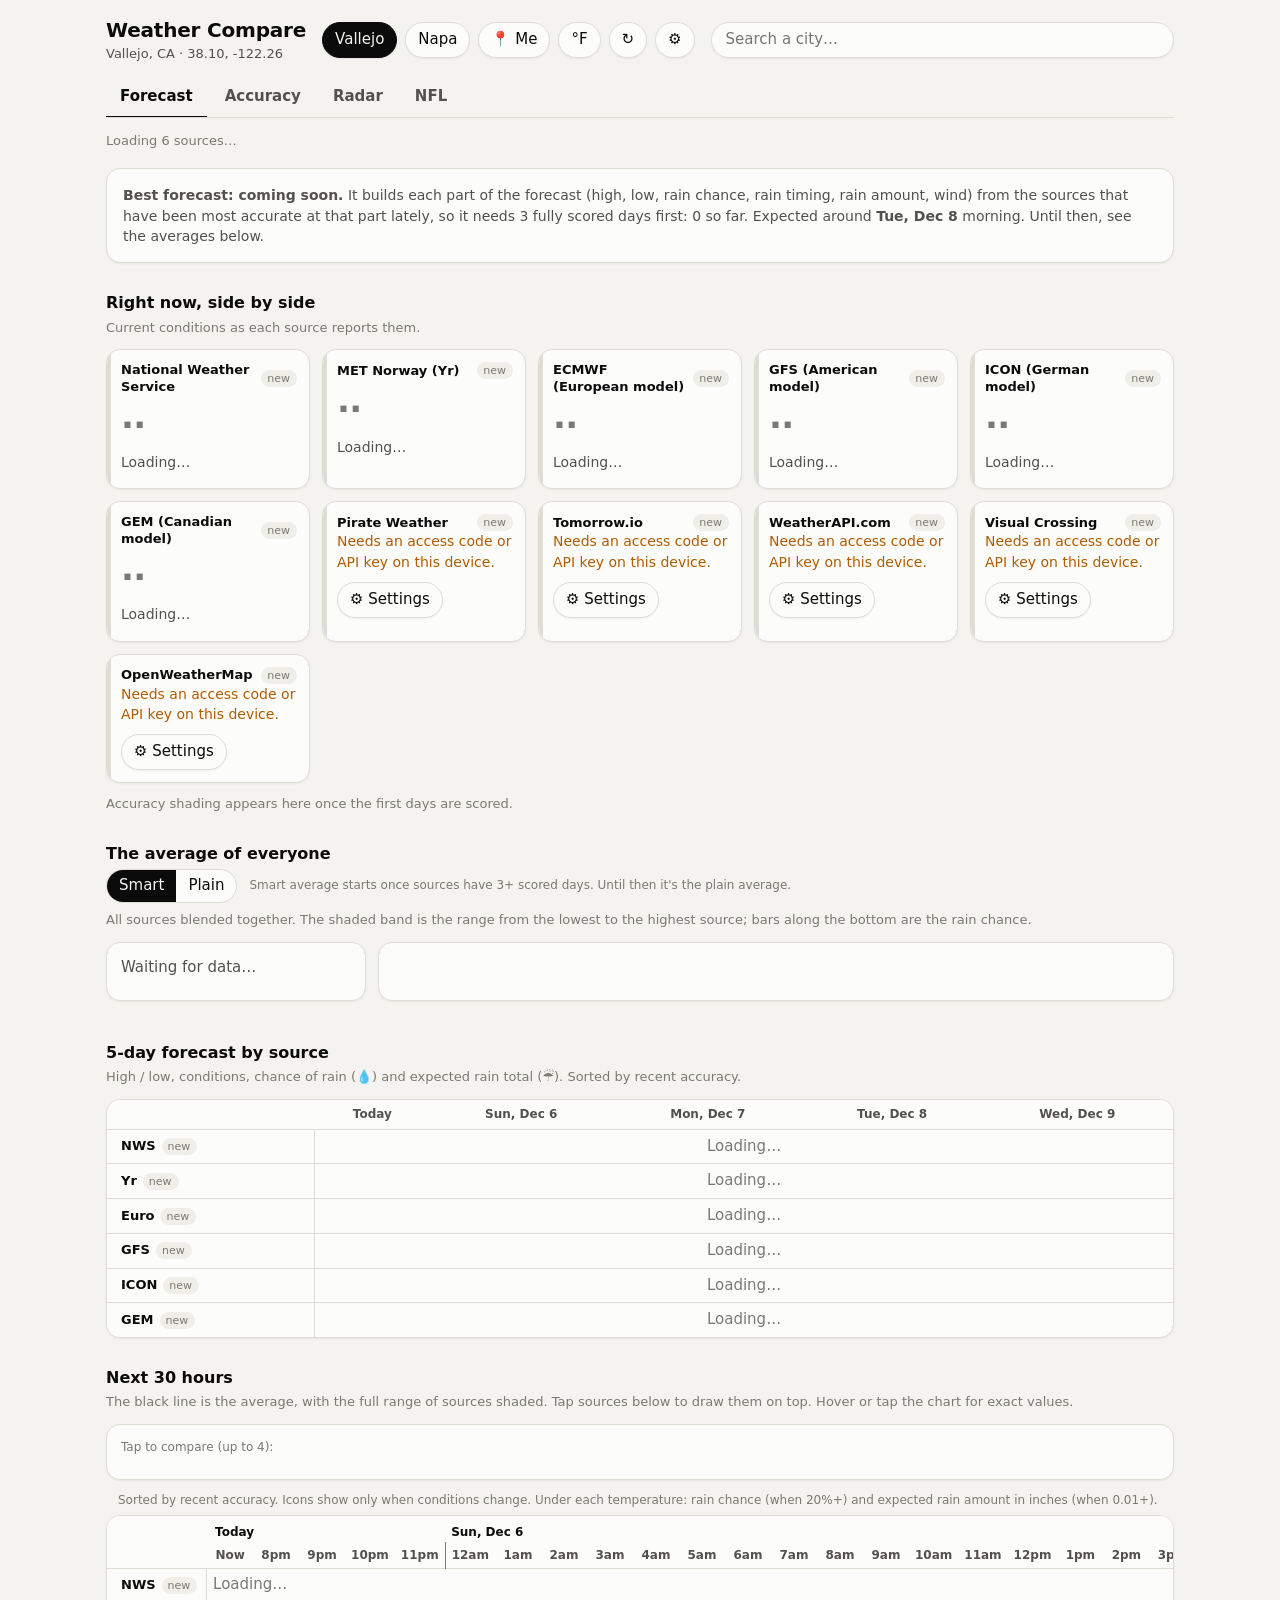
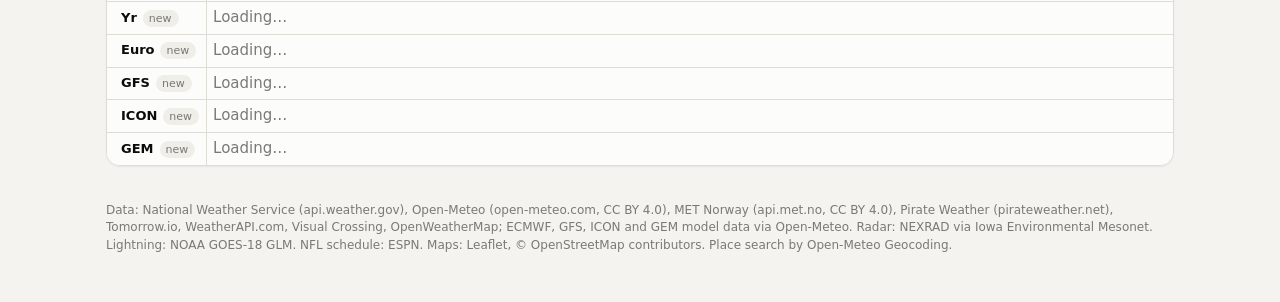
==== commit 629ff5e0: "NFL tab: stadium forecasts for this week's outdoor games - 5-hour forecast per game (1 h before kick" ====
--- a/index.html
+++ b/index.html
@@ -42,6 +42,7 @@
     <button class="tab" role="tab" id="tabForecast" aria-controls="viewForecast" aria-selected="true">Forecast</button>
     <button class="tab" role="tab" id="tabAccuracy" aria-controls="viewAccuracy" aria-selected="false">Accuracy</button>
     <button class="tab" role="tab" id="tabRadar" aria-controls="viewRadar" aria-selected="false">Radar</button>
+    <button class="tab" role="tab" id="tabNFL" aria-controls="viewNFL" aria-selected="false">NFL</button>
   </nav>
 
   <!-- ================= FORECAST ================= -->
@@ -162,9 +163,14 @@
     <p class="hint">Radar: NEXRAD composite from the Iowa Environmental Mesonet, updated every 5 minutes. Lightning: NOAA's GOES-West satellite lightning mapper, checked every 5 minutes (it can run a few minutes behind). A phone alert goes out when lightning is within 20 miles, and for any National Weather Service alert for Vallejo or Napa.</p>
   </div>
 
+  <!-- ================= NFL ================= -->
+  <div class="view" id="viewNFL" role="tabpanel" aria-labelledby="tabNFL" hidden>
+    <div id="nflBody"><p class="empty">Loading…</p></div>
+  </div>
+
   <footer>
     Data: National Weather Service (api.weather.gov), Open-Meteo (open-meteo.com, CC BY 4.0),
-    MET Norway (api.met.no, CC BY 4.0), Pirate Weather (pirateweather.net), Tomorrow.io, WeatherAPI.com, Visual Crossing, OpenWeatherMap; ECMWF, GFS, ICON and GEM model data via Open-Meteo. Radar: NEXRAD via Iowa Environmental Mesonet. Lightning: NOAA GOES-18 GLM. Maps: Leaflet, &copy; OpenStreetMap contributors. Place search by Open-Meteo Geocoding.
+    MET Norway (api.met.no, CC BY 4.0), Pirate Weather (pirateweather.net), Tomorrow.io, WeatherAPI.com, Visual Crossing, OpenWeatherMap; ECMWF, GFS, ICON and GEM model data via Open-Meteo. Radar: NEXRAD via Iowa Environmental Mesonet. Lightning: NOAA GOES-18 GLM. NFL schedule: ESPN. Maps: Leaflet, &copy; OpenStreetMap contributors. Place search by Open-Meteo Geocoding.
   </footer>
 </div>
 <dialog class="settings" id="settings" aria-labelledby="settingsTitle">
--- a/styles.css
+++ b/styles.css
@@ -338,3 +338,49 @@
 .tablebox thead tr:last-child th { box-shadow: inset 0 -1px 0 var(--border); }
 .hourly .dayrow th { height: 26px; padding-top: 8px; }
 .hourly .daylbl { position: sticky; left: calc(var(--namecol, 120px) + 8px); display: inline-block; }
+
+/* NFL tab */
+.tabs { overflow-x: auto; }
+.nflhead { display: flex; flex-wrap: wrap; justify-content: space-between; align-items: baseline; gap: 4px 12px; margin-bottom: 10px; }
+.nflhead h2 { font-size: 16px; margin: 0; }
+.watch { margin-bottom: 14px; }
+.watch h3, .covered h3 { font-size: 14px; margin: 0 0 6px; }
+.watch ul, .covered ul { margin: 0; padding-left: 18px; font-size: 14px; }
+.watch li { margin: 5px 0; }
+.watch a { font-weight: 700; }
+.watch.ok { font-size: 14px; }
+.games { display: grid; grid-template-columns: repeat(auto-fill, minmax(min(100%, 470px), 1fr)); gap: 12px; }
+.game { background: var(--surface); border: 1px solid var(--border); border-left: 5px solid var(--border); border-radius: 14px; padding: 12px 14px; box-shadow: var(--shadow); }
+.game.lvl-sig { border-left-color: var(--critical); }
+.game.lvl-note { border-left-color: var(--warning); }
+.game.lvl-ok { border-left-color: var(--good); }
+.game .gm { font-size: 15px; }
+.game .gsub { font-size: 12px; color: var(--text-2); }
+.live { background: var(--critical); color: #fff; font-size: 11px; font-weight: 700; padding: 1px 6px; border-radius: 6px; }
+.fin { background: var(--surface-2); font-size: 11px; font-weight: 700; padding: 1px 6px; border-radius: 6px; }
+.flags { display: flex; flex-wrap: wrap; gap: 5px; margin: 8px 0; }
+.flag { font-size: 12px; font-weight: 600; padding: 3px 9px; border-radius: 999px; background: var(--surface-2); }
+.flag.sig { background: color-mix(in srgb, var(--critical) 22%, var(--surface)); }
+.flag.note { background: color-mix(in srgb, var(--warning) 28%, var(--surface)); }
+.flag.ok { background: color-mix(in srgb, var(--good) 18%, var(--surface)); }
+.gtable { width: 100%; }
+.gtable th { font-size: 12px; color: var(--text-2); padding: 4px 4px; }
+.gtable th .slot { font-size: 10px; text-transform: uppercase; letter-spacing: .04em; color: var(--text-3); }
+.gtable { table-layout: fixed; }
+.gtable td { padding: 6px 2px; vertical-align: top; }
+.gtable .nd { display: block; font-size: 11px; color: var(--text-3); font-weight: 400; }
+.gtable .ni { font-size: 22px; line-height: 1.2; }
+.gtable .nt { font-weight: 700; }
+.gtable .nf { font-weight: 400; color: var(--text-3); font-size: 11px; display: block; }
+.gtable .nw, .gtable .np { font-size: 12px; color: var(--text-2); white-space: nowrap; }
+.gtable .ng { color: var(--text-3); }
+.gtable .hot { color: var(--text); font-weight: 700; }
+.covered { margin-top: 14px; }
+.covered li { margin: 3px 0; color: var(--text-2); }
+@media (max-width: 480px) {
+  .game { padding: 10px; }
+  .gtable th { font-size: 11px; padding: 3px 1px; }
+  .gtable .ni { font-size: 19px; }
+  .gtable .nw, .gtable .np { font-size: 11px; }
+  .gtable .nf { font-size: 10px; }
+}
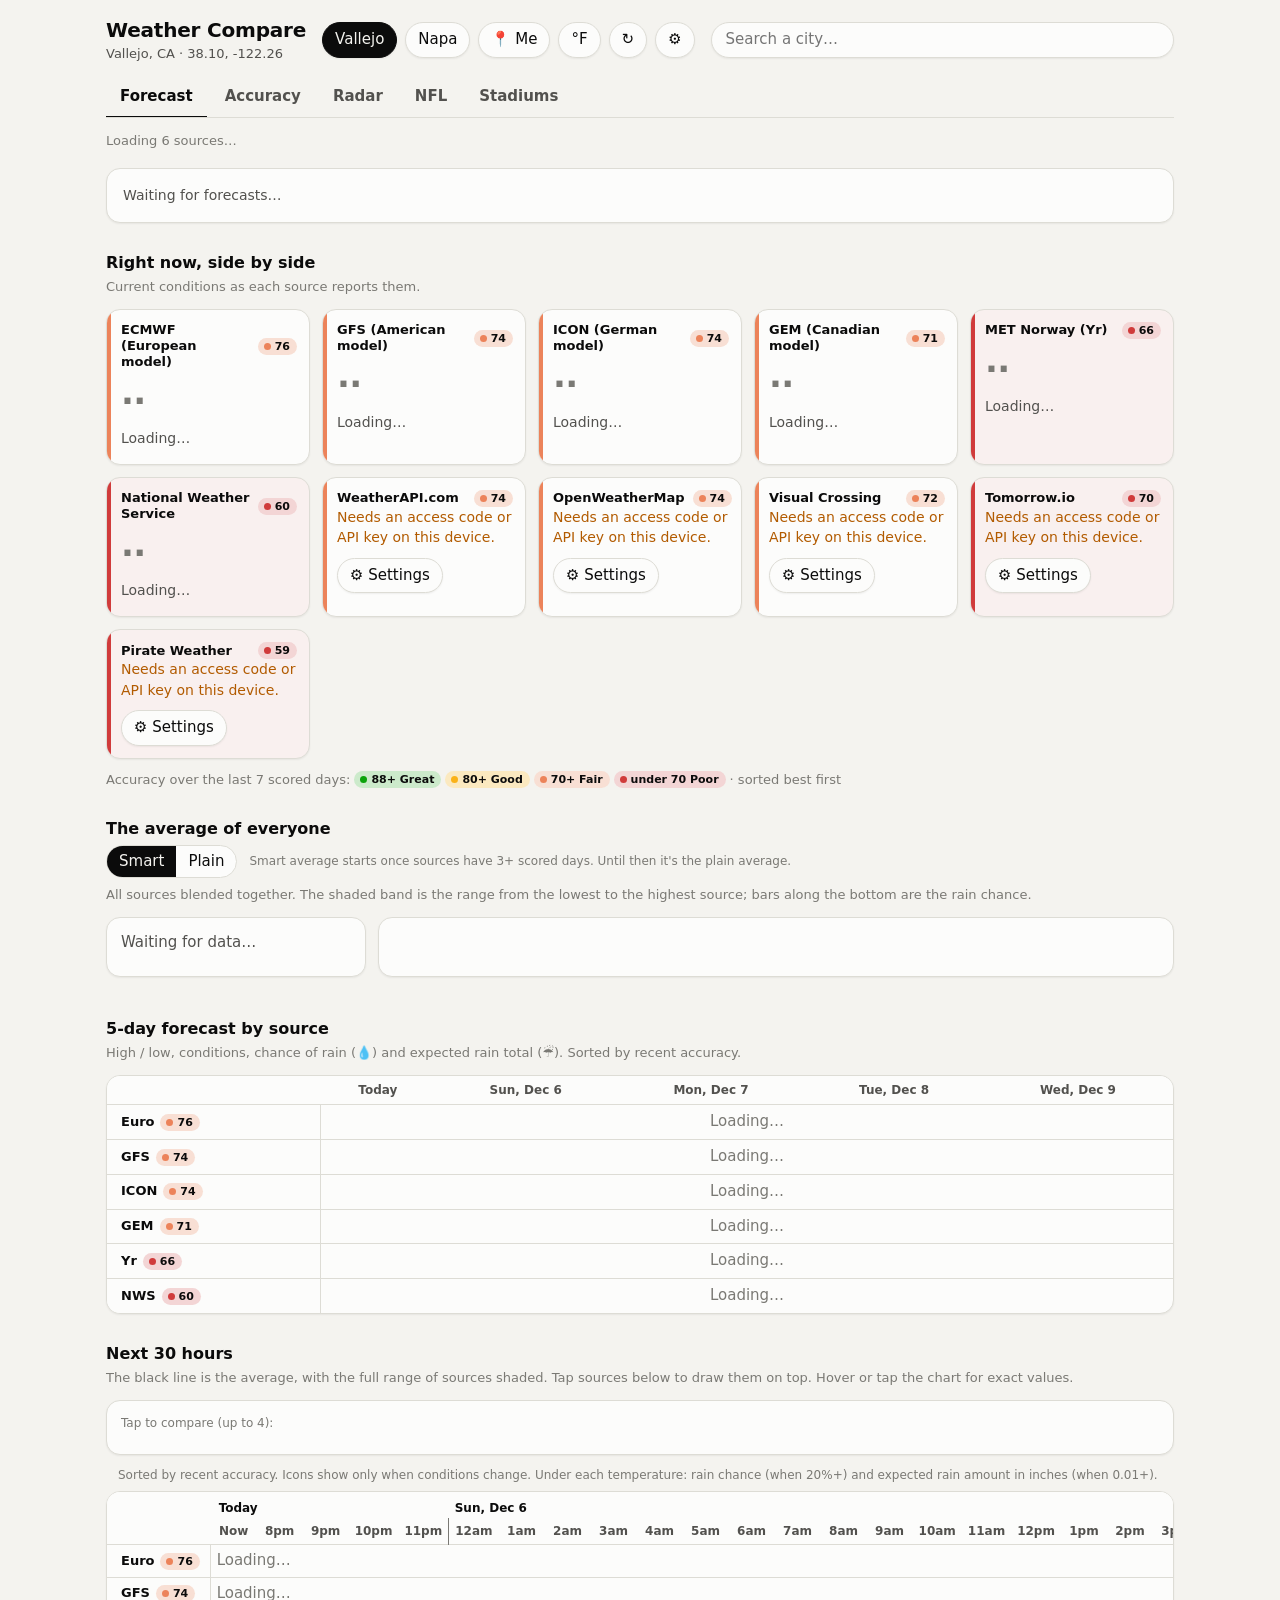
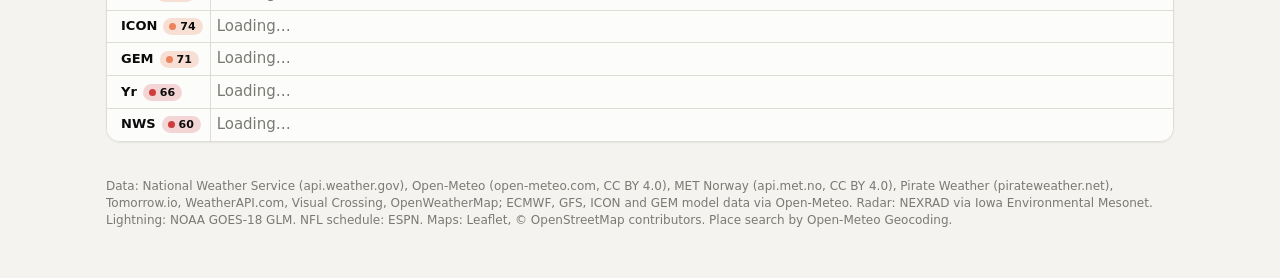
==== commit 4ec010f0: "Daily forecast tracking at every outdoor NFL stadium + best blend Locks every model's 9am-midnight f" ====
--- a/index.html
+++ b/index.html
@@ -43,6 +43,7 @@
     <button class="tab" role="tab" id="tabAccuracy" aria-controls="viewAccuracy" aria-selected="false">Accuracy</button>
     <button class="tab" role="tab" id="tabRadar" aria-controls="viewRadar" aria-selected="false">Radar</button>
     <button class="tab" role="tab" id="tabNFL" aria-controls="viewNFL" aria-selected="false">NFL</button>
+    <button class="tab" role="tab" id="tabStadiums" aria-controls="viewStadiums" aria-selected="false">Stadiums</button>
   </nav>
 
   <!-- ================= FORECAST ================= -->
@@ -168,6 +169,11 @@
     <div id="nflBody"><p class="empty">Loading…</p></div>
   </div>
 
+  <!-- ================= Stadiums ================= -->
+  <div class="view" id="viewStadiums" role="tabpanel" aria-labelledby="tabStadiums" hidden>
+    <div id="stadiumsBody"><p class="empty">Loading…</p></div>
+  </div>
+
   <footer>
     Data: National Weather Service (api.weather.gov), Open-Meteo (open-meteo.com, CC BY 4.0),
     MET Norway (api.met.no, CC BY 4.0), Pirate Weather (pirateweather.net), Tomorrow.io, WeatherAPI.com, Visual Crossing, OpenWeatherMap; ECMWF, GFS, ICON and GEM model data via Open-Meteo. Radar: NEXRAD via Iowa Environmental Mesonet. Lightning: NOAA GOES-18 GLM. NFL schedule: ESPN. Maps: Leaflet, &copy; OpenStreetMap contributors. Place search by Open-Meteo Geocoding.
--- a/styles.css
+++ b/styles.css
@@ -384,3 +384,42 @@
   .gtable .nw, .gtable .np { font-size: 11px; }
   .gtable .nf { font-size: 10px; }
 }
+.gtable .rel { color: var(--text-2); font-weight: 600; }
+.game .agree { margin-top: 3px; }
+.game .agree .conf { font-size: 11px; }
+
+.helmet { width: 22px; height: 17px; vertical-align: -3px; flex: none; }
+.tm { display: inline-flex; align-items: center; gap: 4px; white-space: nowrap; }
+.watch .helmet, .covered .helmet { width: 18px; height: 14px; margin-right: 1px; }
+.gtable .rel { display: block; }
+
+/* NFL forecast accuracy */
+#nflAcc h2 { font-size: 16px; margin: 0 0 4px; }
+.nflgrid td.best .badge { outline: 2px solid var(--text); }
+.recap { list-style: none; margin: 0; padding: 0; }
+.recap li { padding: 7px 0; border-bottom: 1px solid var(--border); font-size: 14px; }
+.recap li:last-child { border-bottom: 0; }
+@media (max-width: 480px) {
+  .nflgrid th, .nflgrid td { padding: 6px 3px; font-size: 12px; }
+  .nflgrid tbody th { white-space: normal; max-width: 92px; }
+  .nflgrid .badge { padding: 3px 5px; gap: 3px; }
+}
+
+/* NFL: finished games */
+.donewk { margin-top: 22px; }
+.donewk h2 { font-size: 16px; margin: 0 0 10px; }
+.donewk .game { opacity: .78; border-left-color: var(--border) !important; }
+.donewk .covered { margin-top: 10px; }
+
+/* ---------- Stadiums tab ---------- */
+.stgrid { min-width: 720px; }
+.stgrid td { text-align: center; vertical-align: top; padding: 6px 4px; font-size: 12px; min-width: 76px; }
+.stgrid tbody th { text-align: left; font-weight: 400; min-width: 130px; max-width: 170px; font-size: 13px; white-space: normal; vertical-align: top; }
+.stgrid tbody th .sub2 { font-size: 11px; line-height: 1.3; }
+.stgrid .ni { font-size: 20px; line-height: 1.2; }
+.stgrid .nt { font-weight: 600; font-variant-numeric: tabular-nums; }
+.stgrid .nd { color: var(--text-3); }
+.stgrid .hot { color: var(--serious); font-weight: 600; }
+.stgrid td.gameday { background: color-mix(in srgb, var(--good) 12%, var(--surface)); }
+.stgrid .gd { font-size: 10px; font-weight: 700; white-space: nowrap; }
+@media (max-width: 520px) { .tab { padding: 8px 9px; font-size: 14px; } }
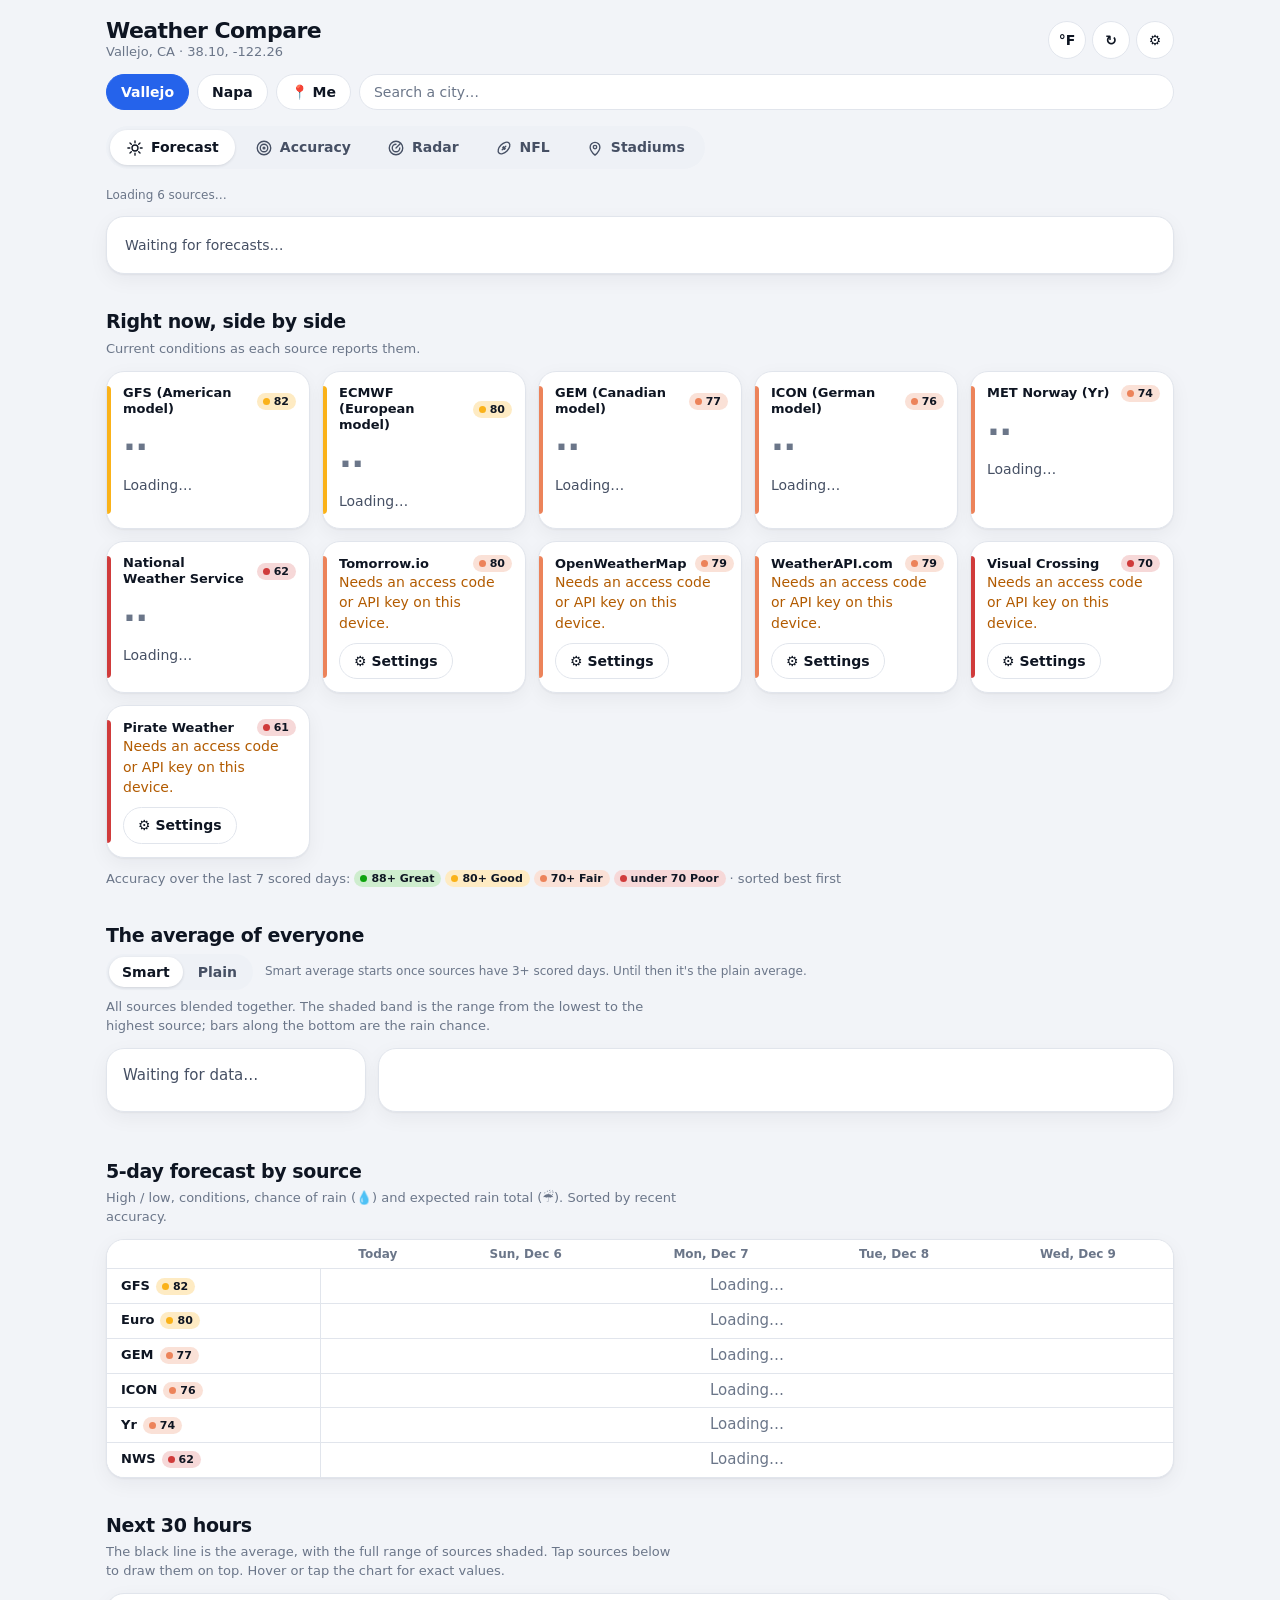
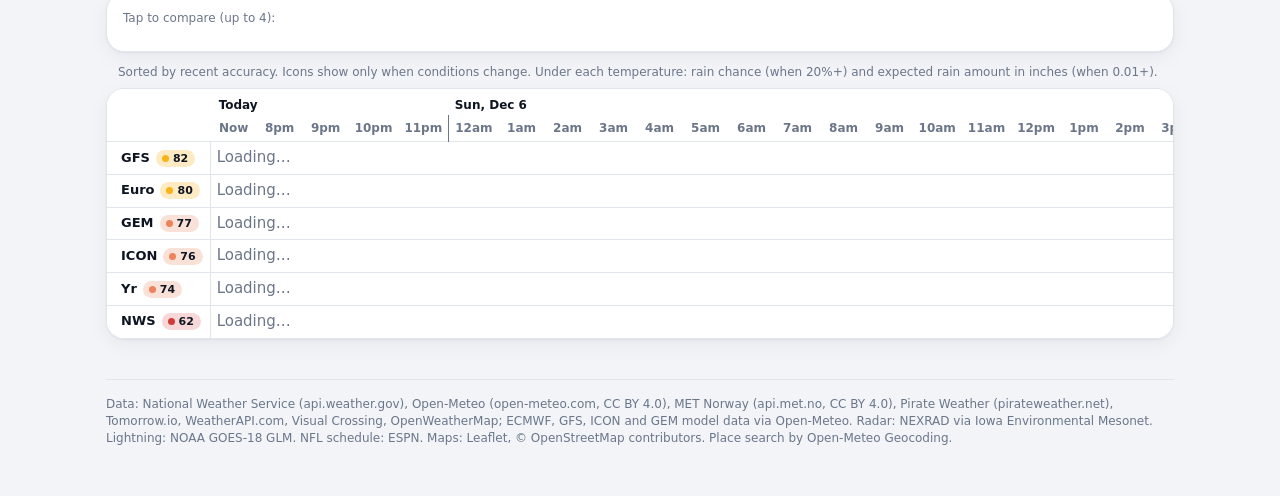
==== commit 71f1728f: "Best forecast report card, fresher look, bottom tab bar on phones - Accuracy tab: report card for th" ====
--- a/index.html
+++ b/index.html
@@ -5,8 +5,8 @@
 <meta name="viewport" content="width=device-width,initial-scale=1,viewport-fit=cover">
 <title>Weather Compare</title>
 <meta name="description" content="Side-by-side forecasts from multiple weather providers, a blended average, and a running accuracy scoreboard.">
-<meta name="theme-color" content="#111110" media="(prefers-color-scheme: dark)">
-<meta name="theme-color" content="#f4f3ef" media="(prefers-color-scheme: light)">
+<meta name="theme-color" content="#0a0e14" media="(prefers-color-scheme: dark)">
+<meta name="theme-color" content="#f2f4f8" media="(prefers-color-scheme: light)">
 <link rel="manifest" href="manifest.webmanifest">
 <link rel="icon" href="icons/icon.svg" type="image/svg+xml">
 <link rel="apple-touch-icon" href="icons/apple-touch-icon.png">
@@ -23,27 +23,31 @@
       <h1>Weather Compare</h1>
       <div class="loc" id="locLabel">Loading…</div>
     </div>
-    <div class="controls">
-      <button class="btn preset" data-preset="vallejo">Vallejo</button>
-      <button class="btn preset" data-preset="napa">Napa</button>
-      <button class="btn" id="geoBtn" title="Use my location">📍 Me</button>
-      <button class="btn" id="unitBtn" title="Switch units">°F</button>
-      <button class="btn" id="refreshBtn" title="Refresh">↻</button>
-      <button class="btn" id="settingsBtn" title="Settings: API keys">⚙️</button>
-    </div>
-    <div class="search">
-      <label class="sr" for="q">Search for a city</label>
-      <input id="q" type="search" placeholder="Search a city…" autocomplete="off">
-      <ul class="suggest" id="suggest" hidden></ul>
+    <div class="controls tools">
+      <button class="btn icon" id="unitBtn" title="Switch units">°F</button>
+      <button class="btn icon" id="refreshBtn" title="Refresh" aria-label="Refresh">↻</button>
+      <button class="btn icon" id="settingsBtn" title="Settings: API keys" aria-label="Settings">⚙️</button>
+    </div>
+    <div class="places">
+      <div class="controls">
+        <button class="btn preset" data-preset="vallejo">Vallejo</button>
+        <button class="btn preset" data-preset="napa">Napa</button>
+        <button class="btn" id="geoBtn" title="Use my location">📍 Me</button>
+      </div>
+      <div class="search">
+        <label class="sr" for="q">Search for a city</label>
+        <input id="q" type="search" placeholder="Search a city…" autocomplete="off">
+        <ul class="suggest" id="suggest" hidden></ul>
+      </div>
     </div>
   </header>
 
   <nav class="tabs" role="tablist">
-    <button class="tab" role="tab" id="tabForecast" aria-controls="viewForecast" aria-selected="true">Forecast</button>
-    <button class="tab" role="tab" id="tabAccuracy" aria-controls="viewAccuracy" aria-selected="false">Accuracy</button>
-    <button class="tab" role="tab" id="tabRadar" aria-controls="viewRadar" aria-selected="false">Radar</button>
-    <button class="tab" role="tab" id="tabNFL" aria-controls="viewNFL" aria-selected="false">NFL</button>
-    <button class="tab" role="tab" id="tabStadiums" aria-controls="viewStadiums" aria-selected="false">Stadiums</button>
+    <button class="tab" role="tab" id="tabForecast" aria-controls="viewForecast" aria-selected="true"><svg class="ti" viewBox="0 0 24 24" aria-hidden="true"><circle cx="12" cy="12" r="4"/><path d="M12 2.5v2.5M12 19v2.5M2.5 12H5M19 12h2.5M5.3 5.3l1.8 1.8M16.9 16.9l1.8 1.8M5.3 18.7l1.8-1.8M16.9 7.1l1.8-1.8"/></svg><span>Forecast</span></button>
+    <button class="tab" role="tab" id="tabAccuracy" aria-controls="viewAccuracy" aria-selected="false"><svg class="ti" viewBox="0 0 24 24" aria-hidden="true"><circle cx="12" cy="12" r="9"/><circle cx="12" cy="12" r="5"/><circle cx="12" cy="12" r="1.2"/></svg><span>Accuracy</span></button>
+    <button class="tab" role="tab" id="tabRadar" aria-controls="viewRadar" aria-selected="false"><svg class="ti" viewBox="0 0 24 24" aria-hidden="true"><circle cx="12" cy="12" r="9"/><path d="M12 12l6.2-6.2M12 7a5 5 0 105 5"/></svg><span>Radar</span></button>
+    <button class="tab" role="tab" id="tabNFL" aria-controls="viewNFL" aria-selected="false"><svg class="ti" viewBox="0 0 24 24" aria-hidden="true"><ellipse cx="12" cy="12" rx="9.5" ry="5.6" transform="rotate(-45 12 12)"/><path d="M9.6 14.4l4.8-4.8M10.4 11.2l2.4 2.4M11.2 10.4l2.4 2.4"/></svg><span>NFL</span></button>
+    <button class="tab" role="tab" id="tabStadiums" aria-controls="viewStadiums" aria-selected="false"><svg class="ti" viewBox="0 0 24 24" aria-hidden="true"><path d="M12 21.5s-6.5-5.6-6.5-10.6a6.5 6.5 0 0113 0c0 5-6.5 10.6-6.5 10.6z"/><circle cx="12" cy="10.8" r="2.3"/></svg><span>Stadiums</span></button>
   </nav>
 
   <!-- ================= FORECAST ================= -->
@@ -106,7 +110,13 @@
     <div class="healthrow" id="accHealth"></div>
     <div class="sub2" id="accStations" style="margin:4px 0 0"></div>
 
-    <section style="margin-top:0">
+    <section id="secBestTrack" style="margin-top:22px">
+      <h2>Best forecast report card</h2>
+      <p class="hint">How the Best forecast (top of the Forecast tab) has scored since it started, next to every single source on the same days. This is for tracking only: these scores never feed back into the Best forecast.</p>
+      <div id="accBest"></div>
+    </section>
+
+    <section>
       <h2>Today's locked-in forecast</h2>
       <p class="hint">Set at 6am Pacific for the next 24 hours (6am to 6am). It gets scored tomorrow morning against real station observations.</p>
       <div id="accToday"></div>
--- a/styles.css
+++ b/styles.css
@@ -1,15 +1,15 @@
 :root {
   color-scheme: light;
-  --bg: #f4f3ef;
-  --surface: #fcfcfb;
-  --surface-2: #efeee9;
-  --border: #dddcd5;
-  --text: #0b0b0b;
-  --text-2: #52514e;
-  --text-3: #7a7974;
-  --accent: #2a78d6;
+  --bg: #f2f4f8;
+  --surface: #ffffff;
+  --surface-2: #eef1f6;
+  --border: #e1e5ec;
+  --text: #0e1522;
+  --text-2: #465064;
+  --text-3: #6b7689;
+  --accent: #2563eb; --on-accent: #ffffff;
   --c1: #2a78d6; --c2: #eb6834; --c3: #1baf7a; --c4: #eda100;
-  --rain: #2a78d6;
+  --rain: #2563eb;
   --good: #0ca30c; --warning: #fab219; --serious: #ec835a; --critical: #d03b3b;
   --s1: #2a78d6;  /* NWS */
   --s2: #eb6834;  /* Open-Meteo */
@@ -19,74 +19,82 @@
   --s6: #008300;  /* WeatherAPI.com */
   --s7: #6250d6;  /* Visual Crossing */
   --s8: #e34948;  /* OpenWeatherMap */
-  --avg: #0b0b0b;
-  --band: rgba(11,11,11,.10);
+  --avg: #0e1522;
+  --band: rgba(14,21,34,.10);
   --warn: #b25b00;
-  --shadow: 0 1px 2px rgba(0,0,0,.06);
+  --shadow: 0 1px 2px rgba(16,24,40,.05), 0 6px 20px rgba(16,24,40,.05);
+  --shadow-lg: 0 10px 30px rgba(16,24,40,.16);
+  --radius: 18px;
 }
 @media (prefers-color-scheme: dark) {
   :root:not([data-theme="light"]) {
     color-scheme: dark;
-    --bg: #111110; --surface: #1a1a19; --surface-2: #232321; --border: #33332f;
-    --text: #f0efec; --text-2: #c3c2b7; --text-3: #8f8e86; --accent: #3987e5;
-    --c1: #3987e5; --c2: #d95926; --c3: #199e70; --c4: #c98500; --rain: #3987e5; --s1: #3987e5; --s2: #d95926; --s3: #199e70; --s4: #c98500; --s5: #d55181; --s6: #008300; --s7: #9085e9; --s8: #e66767; --avg: #f0efec; --band: rgba(240,239,236,.12);
-    --warn: #f0a24a; --shadow: none;
+    --bg: #0a0e14; --surface: #131922; --surface-2: #1b2330; --border: #232d3c;
+    --text: #eef2f7; --text-2: #b6c0cf; --text-3: #8391a5; --accent: #5b9dff; --on-accent: #06111f;
+    --c1: #3987e5; --c2: #d95926; --c3: #199e70; --c4: #c98500; --rain: #5b9dff; --s1: #3987e5; --s2: #d95926; --s3: #199e70; --s4: #c98500; --s5: #d55181; --s6: #008300; --s7: #9085e9; --s8: #e66767; --avg: #eef2f7; --band: rgba(238,242,247,.12);
+    --warn: #f0a24a; --shadow: 0 1px 0 rgba(255,255,255,.03) inset; --shadow-lg: 0 10px 30px rgba(0,0,0,.45);
   }
 }
 :root[data-theme="dark"] {
   color-scheme: dark;
-  --bg: #111110; --surface: #1a1a19; --surface-2: #232321; --border: #33332f;
-  --text: #f0efec; --text-2: #c3c2b7; --text-3: #8f8e86; --accent: #3987e5;
-  --c1: #3987e5; --c2: #d95926; --c3: #199e70; --c4: #c98500; --rain: #3987e5; --s1: #3987e5; --s2: #d95926; --s3: #199e70; --s4: #c98500; --s5: #d55181; --s6: #008300; --s7: #9085e9; --s8: #e66767; --avg: #f0efec; --band: rgba(240,239,236,.12);
-  --warn: #f0a24a; --shadow: none;
+  --bg: #0a0e14; --surface: #131922; --surface-2: #1b2330; --border: #232d3c;
+  --text: #eef2f7; --text-2: #b6c0cf; --text-3: #8391a5; --accent: #5b9dff; --on-accent: #06111f;
+  --c1: #3987e5; --c2: #d95926; --c3: #199e70; --c4: #c98500; --rain: #5b9dff; --s1: #3987e5; --s2: #d95926; --s3: #199e70; --s4: #c98500; --s5: #d55181; --s6: #008300; --s7: #9085e9; --s8: #e66767; --avg: #eef2f7; --band: rgba(238,242,247,.12);
+  --warn: #f0a24a; --shadow: 0 1px 0 rgba(255,255,255,.03) inset; --shadow-lg: 0 10px 30px rgba(0,0,0,.45);
 }
 * { box-sizing: border-box; }
 html, body { margin: 0; }
 body {
   background: var(--bg); color: var(--text);
   font: 15px/1.45 system-ui, -apple-system, "Segoe UI", Roboto, sans-serif;
-  -webkit-text-size-adjust: 100%;
+  -webkit-text-size-adjust: 100%; -webkit-font-smoothing: antialiased; -webkit-tap-highlight-color: transparent;
 }
 a { color: inherit; }
 button, input { font: inherit; color: inherit; }
-.wrap { max-width: 1100px; margin: 0 auto; padding: 16px 16px 48px; }
+.wrap { max-width: 1100px; margin: 0 auto; padding: 18px 16px 48px; }
 
 /* Header */
-header.top { display: flex; flex-wrap: wrap; gap: 10px 16px; align-items: center; justify-content: space-between; margin-bottom: 14px; }
-.brand h1 { font-size: 20px; margin: 0; letter-spacing: -.01em; }
-.brand .loc { color: var(--text-2); font-size: 13px; }
+header.top { display: grid; grid-template-columns: minmax(0, 1fr) auto; gap: 12px 16px; align-items: center; margin-bottom: 16px; }
+.brand h1 { font-size: 22px; font-weight: 750; margin: 0; letter-spacing: -.025em; line-height: 1.15; }
+.brand .loc { color: var(--text-3); font-size: 13px; overflow: hidden; text-overflow: ellipsis; white-space: nowrap; }
 .controls { display: flex; flex-wrap: wrap; gap: 8px; align-items: center; }
+.tools { flex-wrap: nowrap; gap: 6px; }
+.places { grid-column: 1 / -1; display: flex; flex-wrap: wrap; gap: 8px; align-items: center; }
 .btn {
   border: 1px solid var(--border); background: var(--surface); border-radius: 999px;
-  padding: 6px 12px; cursor: pointer; white-space: nowrap; box-shadow: var(--shadow);
-}
+  padding: 7px 14px; cursor: pointer; white-space: nowrap; font-weight: 550; font-size: 14px;
+  transition: background .15s, border-color .15s, transform .1s;
+}
+.btn.icon { min-width: 38px; height: 38px; padding: 0 9px; display: inline-flex; align-items: center; justify-content: center; }
 .btn:hover { border-color: var(--text-3); }
-.btn[aria-pressed="true"] { background: var(--text); color: var(--bg); border-color: var(--text); }
-.btn:focus-visible, input:focus-visible { outline: 2px solid var(--accent); outline-offset: 2px; }
-.search { position: relative; flex: 1 1 220px; min-width: 0; }
+.btn:active { transform: scale(.96); }
+.btn[aria-pressed="true"] { background: var(--accent); color: var(--on-accent); border-color: var(--accent); }
+.btn:focus-visible, input:focus-visible, .tab:focus-visible, select:focus-visible { outline: 2px solid var(--accent); outline-offset: 2px; }
+.search { position: relative; flex: 1 1 180px; min-width: 0; }
 .search input {
   width: 100%; border: 1px solid var(--border); background: var(--surface); border-radius: 999px;
-  padding: 6px 14px; box-shadow: var(--shadow);
-}
+  padding: 7px 14px; font-size: 14px;
+}
+.search input::placeholder { color: var(--text-3); }
 .suggest {
   position: absolute; z-index: 20; top: calc(100% + 4px); left: 0; right: 0; list-style: none; margin: 0; padding: 4px;
-  background: var(--surface); border: 1px solid var(--border); border-radius: 12px; box-shadow: 0 6px 24px rgba(0,0,0,.15);
+  background: var(--surface); border: 1px solid var(--border); border-radius: 14px; box-shadow: var(--shadow-lg);
 }
 .suggest li button { display: block; width: 100%; text-align: left; border: 0; background: none; padding: 7px 10px; border-radius: 8px; cursor: pointer; }
 .suggest li button:hover, .suggest li button:focus { background: var(--surface-2); outline: none; }
 .suggest .sub { color: var(--text-3); font-size: 13px; }
-.status-line { color: var(--text-3); font-size: 13px; margin: 0 0 18px; display: flex; gap: 12px; flex-wrap: wrap; }
+.status-line { color: var(--text-3); font-size: 12px; margin: 0 0 12px; display: flex; gap: 12px; flex-wrap: wrap; }
 
 /* Sections */
-section { margin-top: 28px; }
-section > h2 { font-size: 16px; margin: 0 0 4px; }
-section > .hint { color: var(--text-3); font-size: 13px; margin: 0 0 12px; }
-.panel { background: var(--surface); border: 1px solid var(--border); border-radius: 14px; padding: 14px; box-shadow: var(--shadow); }
+section { margin-top: 34px; }
+section > h2 { font-size: 19px; font-weight: 700; letter-spacing: -.02em; margin: 0 0 4px; }
+section > .hint { color: var(--text-3); font-size: 13px; margin: 0 0 12px; max-width: 70ch; }
+.panel { background: var(--surface); border: 1px solid var(--border); border-radius: var(--radius); padding: 16px; box-shadow: var(--shadow); }
 
 /* Current cards */
 .cards { display: grid; grid-template-columns: repeat(auto-fill, minmax(230px, 1fr)); gap: 12px; }
-.card { background: var(--surface); border: 1px solid var(--border); border-radius: 14px; padding: 14px; box-shadow: var(--shadow); position: relative; overflow: hidden; }
-.card::before { content: ""; position: absolute; left: 0; top: 0; bottom: 0; width: 4px; background: var(--c, var(--border)); }
+.card { background: var(--surface); border: 1px solid var(--border); border-radius: var(--radius); padding: 14px; box-shadow: var(--shadow); position: relative; overflow: hidden; }
+.card::before { content: ""; position: absolute; left: 0; top: 14px; bottom: 14px; width: 4px; border-radius: 0 4px 4px 0; background: var(--c, transparent); }
 .card .src { display: flex; justify-content: space-between; align-items: baseline; gap: 8px; font-weight: 600; font-size: 14px; }
 .card .src a { text-decoration: none; }
 .card .src a:hover { text-decoration: underline; }
@@ -109,7 +117,7 @@
 .avg-now .big .t { font-size: 48px; }
 .spread { color: var(--text-3); font-size: 13px; }
 .days { display: grid; grid-template-columns: repeat(5, minmax(0, 1fr)); gap: 8px; margin-top: 12px; }
-.day { background: var(--surface); border: 1px solid var(--border); border-radius: 12px; padding: 10px 6px; text-align: center; box-shadow: var(--shadow); min-width: 0; }
+.day { background: var(--surface); border: 1px solid var(--border); border-radius: 14px; padding: 10px 6px; text-align: center; box-shadow: var(--shadow); min-width: 0; }
 .day .dn { font-weight: 600; font-size: 13px; }
 .day .di { font-size: 26px; line-height: 1.3; }
 .day .hl { font-variant-numeric: tabular-nums; }
@@ -123,7 +131,7 @@
 .scroll { overflow-x: auto; -webkit-overflow-scrolling: touch; }
 table { border-collapse: collapse; width: 100%; font-variant-numeric: tabular-nums; }
 th, td { padding: 6px 8px; text-align: center; border-bottom: 1px solid var(--border); white-space: nowrap; }
-thead th { font-size: 12px; color: var(--text-2); font-weight: 600; }
+thead th { font-size: 12px; color: var(--text-3); font-weight: 600; }
 tbody th { text-align: left; font-weight: 600; font-size: 13px; position: sticky; left: 0; background: var(--surface); z-index: 1; }
 tbody th .sw { display: inline-block; width: 10px; height: 10px; border-radius: 3px; background: var(--c); margin-right: 6px; vertical-align: -1px; }
 tr.avgrow th, tr.avgrow td { background: var(--surface-2); }
@@ -157,19 +165,33 @@
 .legend .sw.band { height: 10px; vertical-align: -1px; background: var(--band) !important; border: 1px solid var(--text-3); }
 .legend .sw.dash { background: repeating-linear-gradient(90deg, var(--avg) 0 4px, transparent 4px 7px) !important; }
 
-footer { margin-top: 36px; color: var(--text-3); font-size: 12px; }
+footer { margin-top: 40px; padding-top: 16px; border-top: 1px solid var(--border); color: var(--text-3); font-size: 12px; }
 .sr { position: absolute; width: 1px; height: 1px; overflow: hidden; clip: rect(0 0 0 0); }
 
 /* Tabs */
-.tabs { display: flex; gap: 4px; border-bottom: 1px solid var(--border); margin: 0 0 14px; }
-.tab { border: 0; background: none; padding: 8px 14px; cursor: pointer; color: var(--text-2); border-bottom: 2px solid transparent; margin-bottom: -1px; font-weight: 600; }
-.tab[aria-selected="true"] { color: var(--text); border-bottom-color: var(--text); }
+.tabs { display: flex; gap: 4px; margin: 0 0 18px; padding: 4px; background: var(--surface-2); border-radius: 999px; width: fit-content; max-width: 100%; }
+.tab { border: 0; background: none; padding: 7px 16px; cursor: pointer; color: var(--text-2); border-radius: 999px; font-weight: 600; font-size: 14px; display: inline-flex; align-items: center; gap: 7px; white-space: nowrap; transition: background .15s, color .15s; }
+.tab .ti { width: 18px; height: 18px; fill: none; stroke: currentColor; stroke-width: 1.8; stroke-linecap: round; stroke-linejoin: round; flex: none; }
+.tab:hover { color: var(--text); }
+.tab[aria-selected="true"] { color: var(--text); background: var(--surface); box-shadow: 0 1px 3px rgba(16,24,40,.12); }
+/* Phone: the tabs become a bar pinned to the bottom of the screen, like an app. */
+@media (max-width: 640px) {
+  .wrap:has(.tabs) { padding-bottom: calc(96px + env(safe-area-inset-bottom)); }
+  .tabs {
+    position: fixed; z-index: 1000; left: 0; right: 0; bottom: 0; width: auto; margin: 0; gap: 0;
+    padding: 6px 6px calc(6px + env(safe-area-inset-bottom)); border-radius: 0; border-top: 1px solid var(--border);
+    background: color-mix(in srgb, var(--surface) 88%, transparent); -webkit-backdrop-filter: blur(14px); backdrop-filter: blur(14px);
+  }
+  .tab { flex: 1 1 0; min-width: 0; flex-direction: column; gap: 3px; padding: 6px 2px 5px; font-size: 11px; font-weight: 600; color: var(--text-3); border-radius: 12px; }
+  .tab .ti { width: 22px; height: 22px; }
+  .tab[aria-selected="true"] { color: var(--accent); background: color-mix(in srgb, var(--accent) 13%, transparent); box-shadow: none; }
+}
 .view[hidden] { display: none; }
 
 /* Accuracy */
-.seg { display: inline-flex; border: 1px solid var(--border); border-radius: 999px; overflow: hidden; background: var(--surface); }
-.seg button { border: 0; background: none; padding: 5px 12px; cursor: pointer; }
-.seg button[aria-pressed="true"] { background: var(--text); color: var(--bg); }
+.seg { display: inline-flex; gap: 2px; padding: 3px; border-radius: 999px; background: var(--surface-2); max-width: 100%; }
+.seg button { border: 0; background: none; padding: 5px 13px; cursor: pointer; border-radius: 999px; font-size: 14px; font-weight: 550; color: var(--text-2); white-space: nowrap; }
+.seg button[aria-pressed="true"] { background: var(--surface); color: var(--text); box-shadow: 0 1px 3px rgba(16,24,40,.14); }
 .acc-controls { display: flex; flex-wrap: wrap; gap: 8px 12px; align-items: center; margin: 4px 0 12px; }
 select { font: inherit; color: inherit; background: var(--surface); border: 1px solid var(--border); border-radius: 999px; padding: 5px 10px; }
 .empty { color: var(--text-2); padding: 6px 2px; }
@@ -181,7 +203,7 @@
 .acc td.l { text-align: left; }
 .miss { color: var(--text-3); font-size: 12px; }
 .score { display: inline-block; min-width: 38px; padding: 1px 7px; border-radius: 999px; font-weight: 700; text-align: center; background: var(--surface-2); }
-.rank1 .score { outline: 2px solid var(--text); }
+.rank1 .score { outline: 2px solid var(--accent); }
 .rain-hit { color: var(--text); }
 .rain-bad { color: var(--warn); }
 details.how { margin-top: 12px; color: var(--text-2); font-size: 13px; }
@@ -192,7 +214,7 @@
 @media (max-width: 720px) { .grid2 { grid-template-columns: 1fr; } }
 
 /* Settings dialog */
-dialog.settings { border: 1px solid var(--border); border-radius: 16px; background: var(--surface); color: var(--text); padding: 18px; width: min(460px, calc(100vw - 32px)); box-shadow: 0 12px 40px rgba(0,0,0,.3); }
+dialog.settings { border: 1px solid var(--border); border-radius: 20px; background: var(--surface); color: var(--text); padding: 18px; width: min(460px, calc(100vw - 32px)); box-shadow: 0 12px 40px rgba(0,0,0,.3); }
 dialog.settings::backdrop { background: rgba(0,0,0,.4); }
 dialog.settings h2 { font-size: 17px; margin: 0 0 4px; }
 dialog.settings .keyrow { margin-top: 14px; }
@@ -212,10 +234,8 @@
 .badge.b-none { color: var(--text-3); font-weight: 500; }
 .legendline { display: inline-flex; flex-wrap: wrap; gap: 4px; align-items: center; }
 .card.r-good { --c: var(--good); } .card.r-warning { --c: var(--warning); } .card.r-serious { --c: var(--serious); } .card.r-critical { --c: var(--critical); }
-.card.r-good { background: color-mix(in srgb, var(--good) 6%, var(--surface)); }
-.card.r-critical { background: color-mix(in srgb, var(--critical) 6%, var(--surface)); }
 .cards { grid-template-columns: repeat(auto-fill, minmax(190px, 1fr)); }
-.card { padding: 12px 12px 12px 14px; }
+.card { padding: 13px 13px 13px 16px; }
 .card .src { align-items: center; }
 .card .src a { font-size: 13px; line-height: 1.25; }
 .big .t { font-size: 34px; }
@@ -231,7 +251,7 @@
 .chiphint { font-size: 12px; color: var(--text-3); margin-right: 2px; }
 .schip { display: inline-flex; align-items: center; gap: 6px; border: 1px solid var(--border); background: var(--surface); border-radius: 999px; padding: 4px 6px 4px 10px; cursor: pointer; font-size: 13px; }
 .schip:hover { border-color: var(--text-3); }
-.schip.on { border-color: var(--text); box-shadow: inset 0 0 0 1px var(--text); }
+.schip.on { border-color: var(--accent); box-shadow: inset 0 0 0 1px var(--accent); }
 .schip .sw { width: 12px; height: 4px; border-radius: 2px; display: inline-block; }
 .schip.clear { padding: 4px 10px; color: var(--text-2); }
 .legend .sw.bar { height: 10px; width: 8px; vertical-align: -1px; background: var(--rain) !important; opacity: .7; }
@@ -275,36 +295,68 @@
 .cell .cq { font-size: 11px; color: var(--rain); display: block; font-weight: 600; }
 .hourly td .cq { min-height: 13px; }
 
-/* Best forecast */
-.best { padding: 16px; }
+/* Best forecast: the hero card. Its colour follows the sky (set in renderBest). */
+.best { padding: 18px; }
 .best-wait { color: var(--text-2); font-size: 14px; }
-.best-hero { display: grid; grid-template-columns: minmax(0, 1.1fr) minmax(0, 1fr); gap: 16px; }
-@media (max-width: 720px) { .best-hero { grid-template-columns: 1fr; } }
-.best-kicker { font-size: 12px; font-weight: 600; color: var(--text-3); text-transform: uppercase; letter-spacing: .04em; margin-bottom: 4px; }
-.best-temps { display: flex; align-items: baseline; gap: 12px; }
-.best-temps .i { font-size: 40px; align-self: center; }
-.best-temps .hi { font-size: 52px; font-weight: 700; letter-spacing: -.02em; font-variant-numeric: tabular-nums; }
+.best-on {
+  --text: #fff; --text-2: rgba(255,255,255,.88); --text-3: rgba(255,255,255,.74); --surface-2: rgba(255,255,255,.15); --border: rgba(255,255,255,.2);
+  color: #fff; border: 0; padding: 20px 18px 16px; background: linear-gradient(155deg, var(--sky1), var(--sky2)); box-shadow: 0 10px 28px color-mix(in srgb, var(--sky1) 35%, transparent);
+}
+.sky-clear { --sky1: #0f4aa5; --sky2: #2a7bd4; }
+.sky-cloud { --sky1: #36445a; --sky2: #5d6f88; }
+.sky-rain  { --sky1: #1f2f47; --sky2: #456084; }
+.sky-night { --sky1: #0d1330; --sky2: #2b3068; }
+.best-hero { display: flex; flex-wrap: wrap; gap: 14px 28px; align-items: flex-end; justify-content: space-between; }
+.best-kicker { font-size: 12px; font-weight: 650; color: var(--text-3); text-transform: uppercase; letter-spacing: .07em; margin-bottom: 2px; }
+.best-temps { display: flex; align-items: center; gap: 14px; }
+.best-temps .i { font-size: 52px; line-height: 1; }
+.best-temps .hi { font-size: 76px; font-weight: 300; letter-spacing: -.045em; line-height: 1.05; font-variant-numeric: tabular-nums; }
 .best-temps .lo { font-size: 30px; color: var(--text-3); font-variant-numeric: tabular-nums; }
-.best .cond { margin: 2px 0 10px; }
+.best-temps .hl { display: grid; gap: 2px; font-size: 16px; font-weight: 600; font-variant-numeric: tabular-nums; color: var(--text-2); }
+.best .cond { margin: 2px 0 0; font-size: 16px; color: var(--text-2); }
 .best-pills { display: flex; flex-wrap: wrap; gap: 6px; }
-.bpill { background: var(--surface-2); border-radius: 999px; padding: 5px 11px; font-size: 13px; font-weight: 600; }
+.bpill { background: var(--surface-2); border-radius: 999px; padding: 6px 12px; font-size: 13px; font-weight: 600; }
 .conf { font-size: 12px; font-weight: 600; padding: 1px 8px; border-radius: 999px; background: var(--surface-2); }
 .conf-high { background: color-mix(in srgb, var(--good) 20%, var(--surface)); }
 .conf-medium { background: color-mix(in srgb, var(--warning) 26%, var(--surface)); }
 .conf-low { background: color-mix(in srgb, var(--serious) 24%, var(--surface)); }
-.best-from ul { list-style: none; margin: 0; padding: 0; font-size: 13px; }
-.best-from li { display: grid; grid-template-columns: 7.5em minmax(0, 1fr) auto; gap: 8px; padding: 4px 0; border-bottom: 1px solid var(--border); }
+.best-on .conf { background: rgba(255,255,255,.18); color: #fff; }
+.best-days { display: grid; grid-template-columns: repeat(4, minmax(0, 1fr)); gap: 8px; margin-top: 18px; }
+.bday { background: var(--surface-2); border-radius: 14px; padding: 10px 6px; text-align: center; min-width: 0; }
+.bday .dn { font-weight: 600; font-size: 13px; } .bday .di { font-size: 26px; line-height: 1.35; }
+.bday .hl { font-variant-numeric: tabular-nums; font-weight: 600; } .bday .hl .lo { color: var(--text-3); font-weight: 400; }
+.bday .pp, .bday .rs { font-size: 12px; color: var(--text-2); }
+.bday .conf { display: inline-block; margin-top: 4px; font-size: 11px; }
+.best-foot { margin-top: 14px; font-size: 13px; display: grid; gap: 8px; }
+.best-track { display: block; text-decoration: none; background: var(--surface-2); border-radius: 12px; padding: 9px 12px; color: var(--text); }
+.best-track:hover { background: rgba(255,255,255,.22); }
+.best-from summary { cursor: pointer; color: var(--text-2); padding: 2px 0; }
+.best-from ul { list-style: none; margin: 6px 0 0; padding: 0; font-size: 13px; }
+.best-from li { display: grid; grid-template-columns: 7.5em minmax(0, 1fr) auto; gap: 8px; padding: 5px 0; border-bottom: 1px solid var(--border); }
 .best-from li:last-child { border-bottom: 0; }
 .best-from .bel { color: var(--text-2); }
 .best-from .bsrc { font-weight: 600; }
 .best-from .berr { color: var(--text-3); font-variant-numeric: tabular-nums; }
 .best-from .bmore { display: block; color: var(--text-3); font-size: 12px; }
-.best-days { display: grid; grid-template-columns: repeat(4, minmax(0, 1fr)); gap: 8px; margin-top: 14px; }
-.bday { background: var(--surface-2); border-radius: 12px; padding: 8px 6px; text-align: center; min-width: 0; }
-.bday .dn { font-weight: 600; font-size: 13px; } .bday .di { font-size: 24px; }
-.bday .hl { font-variant-numeric: tabular-nums; } .bday .hl .lo { color: var(--text-3); }
-.bday .pp, .bday .rs { font-size: 12px; color: var(--text-2); }
-.bday .conf { display: inline-block; margin-top: 3px; font-size: 11px; }
+@media (max-width: 480px) { .best-temps .hi { font-size: 68px; } .best-temps .i { font-size: 46px; } }
+
+/* Best forecast report card (Accuracy tab) */
+.bt-top { display: flex; gap: 16px; align-items: center; }
+.bt-score { flex: none; width: 104px; height: 104px; border-radius: 50%; display: grid; place-content: center; text-align: center; background: var(--surface-2); border: 4px solid var(--text-3); }
+.bt-score.b-good { border-color: var(--good); } .bt-score.b-warning { border-color: var(--warning); } .bt-score.b-serious { border-color: var(--serious); } .bt-score.b-critical { border-color: var(--critical); }
+.bt-num { font-size: 30px; font-weight: 700; letter-spacing: -.03em; line-height: 1.1; font-variant-numeric: tabular-nums; }
+.bt-word { font-size: 12px; font-weight: 600; color: var(--text-2); }
+.bt-rank { font-size: 22px; font-weight: 700; letter-spacing: -.02em; }
+.bt-rank .sub2 { display: block; font-size: 13px; font-weight: 500; letter-spacing: 0; }
+.bt-vs { font-size: 14px; color: var(--text-2); margin: 2px 0; }
+.bt-tiles { display: grid; grid-template-columns: repeat(4, minmax(0, 1fr)); gap: 8px; margin-top: 16px; }
+@media (max-width: 640px) { .bt-tiles { grid-template-columns: repeat(2, minmax(0, 1fr)); } }
+.bt-tile { background: var(--surface-2); border-radius: 14px; padding: 10px 12px; }
+.bt-big { font-size: 22px; font-weight: 700; letter-spacing: -.02em; font-variant-numeric: tabular-nums; }
+.bt-big small { font-size: 13px; font-weight: 500; color: var(--text-3); letter-spacing: 0; }
+.bt-lbl { font-size: 12px; color: var(--text-2); line-height: 1.3; }
+.bt-sub { font-size: 11px; color: var(--text-3); margin-top: 2px; }
+.bt-leads { display: flex; flex-wrap: wrap; gap: 6px 18px; margin-top: 10px; padding-top: 10px; border-top: 1px solid var(--border); font-size: 13px; }
 
 /* Radar */
 .radar-wrap { padding: 0; overflow: hidden; }
@@ -340,7 +392,6 @@
 .hourly .daylbl { position: sticky; left: calc(var(--namecol, 120px) + 8px); display: inline-block; }
 
 /* NFL tab */
-.tabs { overflow-x: auto; }
 .nflhead { display: flex; flex-wrap: wrap; justify-content: space-between; align-items: baseline; gap: 4px 12px; margin-bottom: 10px; }
 .nflhead h2 { font-size: 16px; margin: 0; }
 .watch { margin-bottom: 14px; }
@@ -350,7 +401,7 @@
 .watch a { font-weight: 700; }
 .watch.ok { font-size: 14px; }
 .games { display: grid; grid-template-columns: repeat(auto-fill, minmax(min(100%, 470px), 1fr)); gap: 12px; }
-.game { background: var(--surface); border: 1px solid var(--border); border-left: 5px solid var(--border); border-radius: 14px; padding: 12px 14px; box-shadow: var(--shadow); }
+.game { background: var(--surface); border: 1px solid var(--border); border-left: 5px solid var(--border); border-radius: var(--radius); padding: 12px 14px; box-shadow: var(--shadow); }
 .game.lvl-sig { border-left-color: var(--critical); }
 .game.lvl-note { border-left-color: var(--warning); }
 .game.lvl-ok { border-left-color: var(--good); }
@@ -422,4 +473,4 @@
 .stgrid .hot { color: var(--serious); font-weight: 600; }
 .stgrid td.gameday { background: color-mix(in srgb, var(--good) 12%, var(--surface)); }
 .stgrid .gd { font-size: 10px; font-weight: 700; white-space: nowrap; }
-@media (max-width: 520px) { .tab { padding: 8px 9px; font-size: 14px; } }
+.stgrid .team, .nflgrid .team { font-size: 11px; font-weight: 600; color: var(--text-2); line-height: 1.3; white-space: normal; }
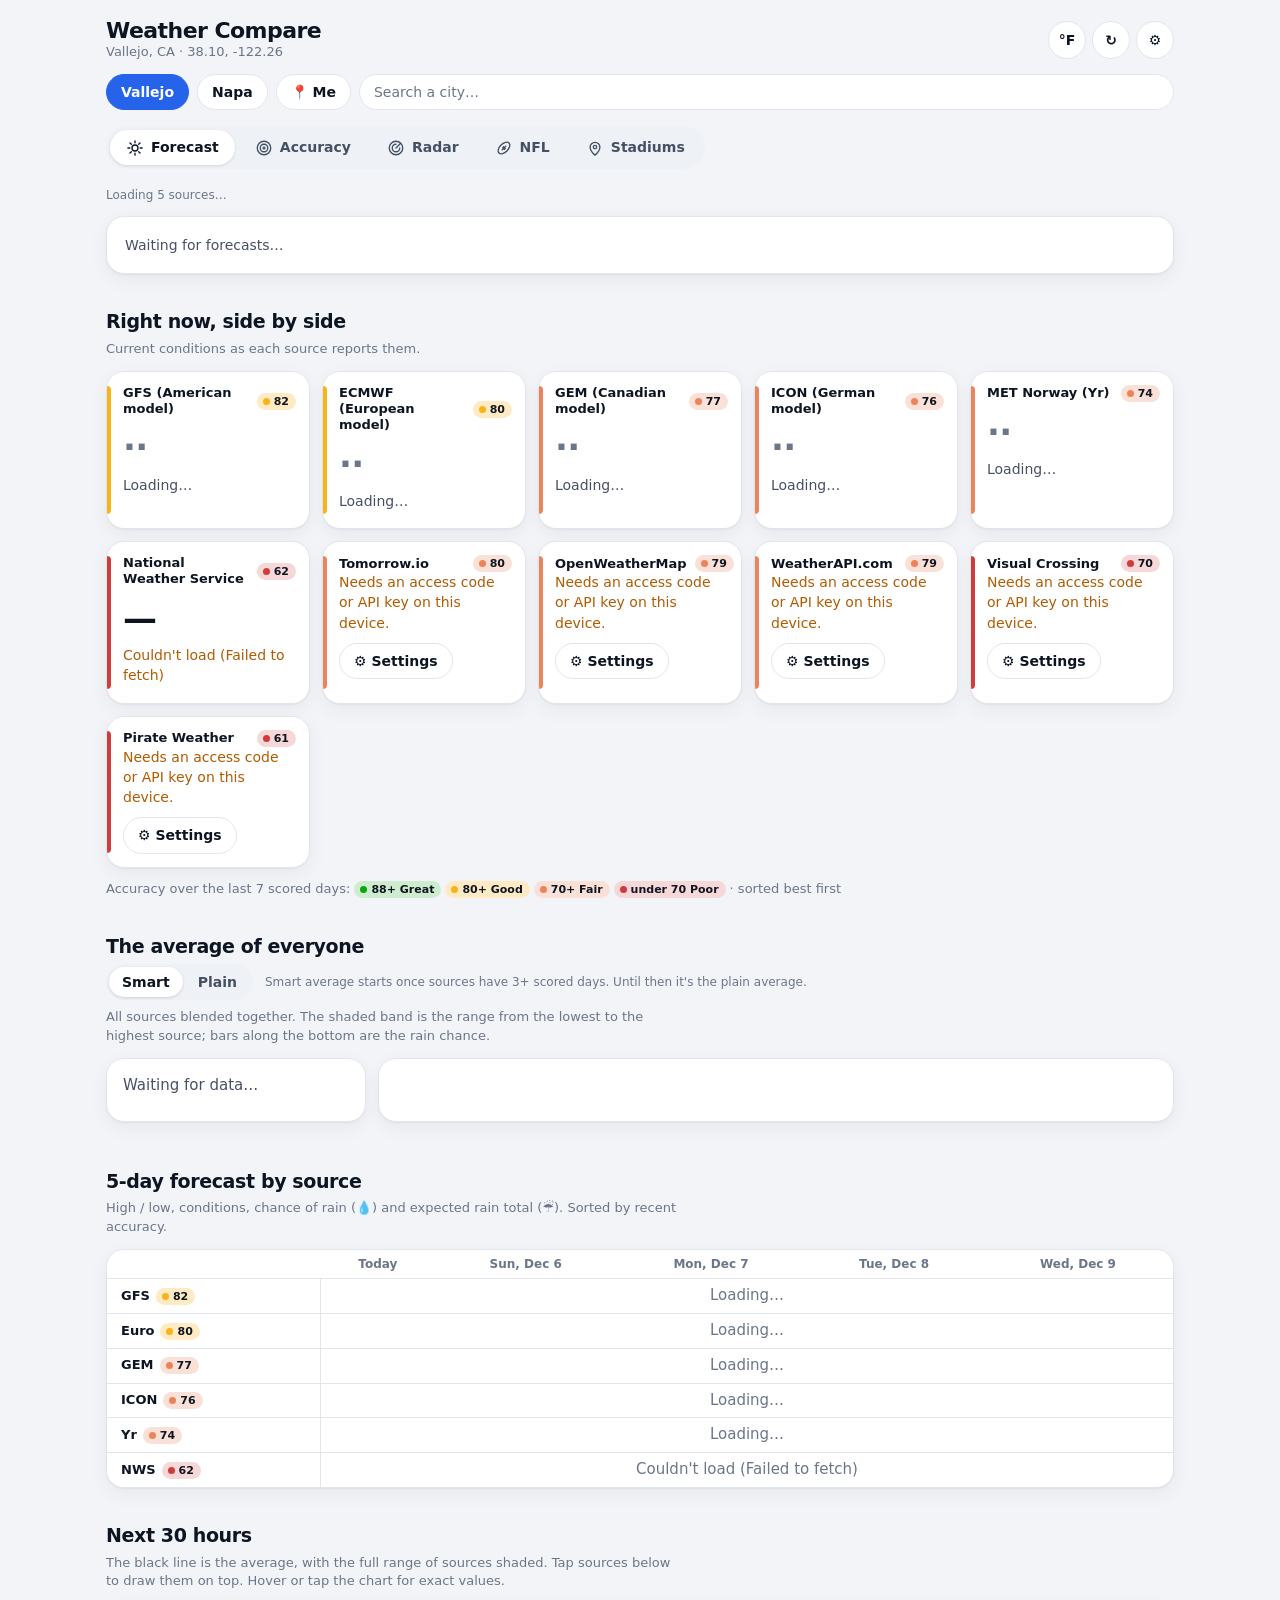
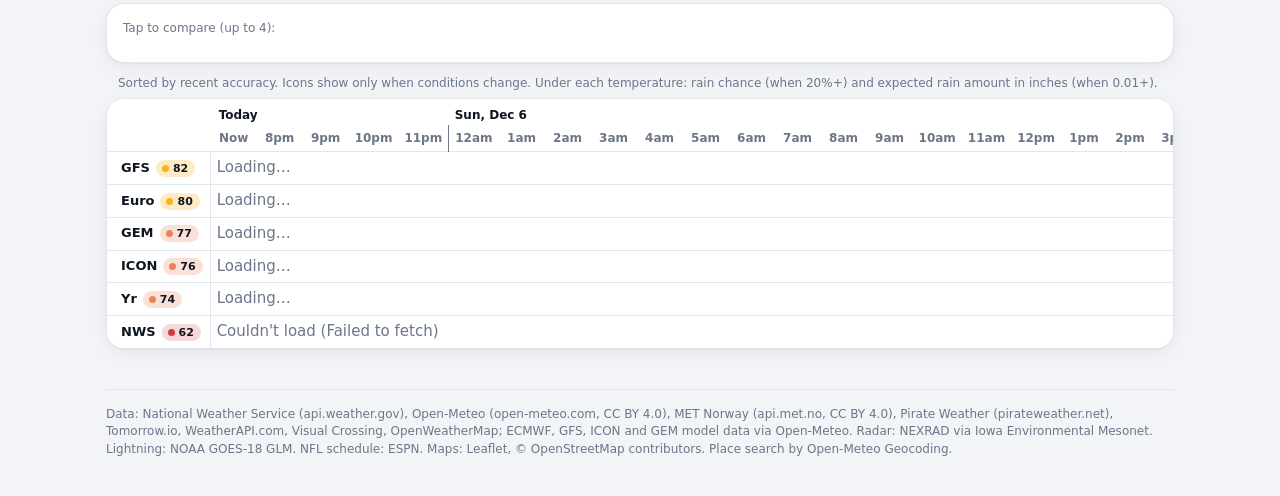
==== commit d1817517: "Weekly scorecard, monthly history trim, shorter Accuracy tab on phones - Sunday-morning notification" ====
--- a/index.html
+++ b/index.html
@@ -137,8 +137,11 @@
       </div>
       <p class="hint">“1 day ahead” scores the forecast each source made the morning before; “2 days ahead”, two mornings before. The <i>Average</i> and <i>Smart average</i> rows are blends of all sources, tracked like any other forecast.</p>
       <div class="panel scroll"><table class="acc stack" id="accOverall"></table></div>
-      <h3 style="font-size:14px;margin:16px 0 6px">By season</h3>
-      <div class="panel scroll"><table class="acc stack" id="accSeason"></table></div>
+      <button class="btn phone-only" id="accMore" style="margin-top:8px">All numbers</button>
+      <details class="fold" id="accSeasonBox">
+        <summary>By season</summary>
+        <div class="panel scroll"><table class="acc stack" id="accSeason"></table></div>
+      </details>
       <details class="how">
         <summary>How scoring works</summary>
         <ul>
--- a/styles.css
+++ b/styles.css
@@ -474,3 +474,16 @@
 .stgrid td.gameday { background: color-mix(in srgb, var(--good) 12%, var(--surface)); }
 .stgrid .gd { font-size: 10px; font-weight: 700; white-space: nowrap; }
 .stgrid .team, .nflgrid .team { font-size: 11px; font-weight: 600; color: var(--text-2); line-height: 1.3; white-space: normal; }
+
+/* The city picker and search only matter on the Forecast tab. */
+body[data-tab]:not([data-tab="forecast"]) .places, body[data-tab]:not([data-tab="forecast"]) .brand .loc { display: none; }
+
+/* Folded sections */
+details.fold { margin-top: 16px; }
+details.fold > summary { cursor: pointer; font-size: 15px; font-weight: 650; padding: 4px 0 8px; }
+.phone-only { display: none; }
+@media (max-width: 640px) {
+  .phone-only { display: inline-block; }
+  #accOverall:not(.allcols) td.x { display: none; }
+  #accOverall:not(.allcols) tr { grid-template-columns: repeat(3, minmax(0, 1fr)); }
+}
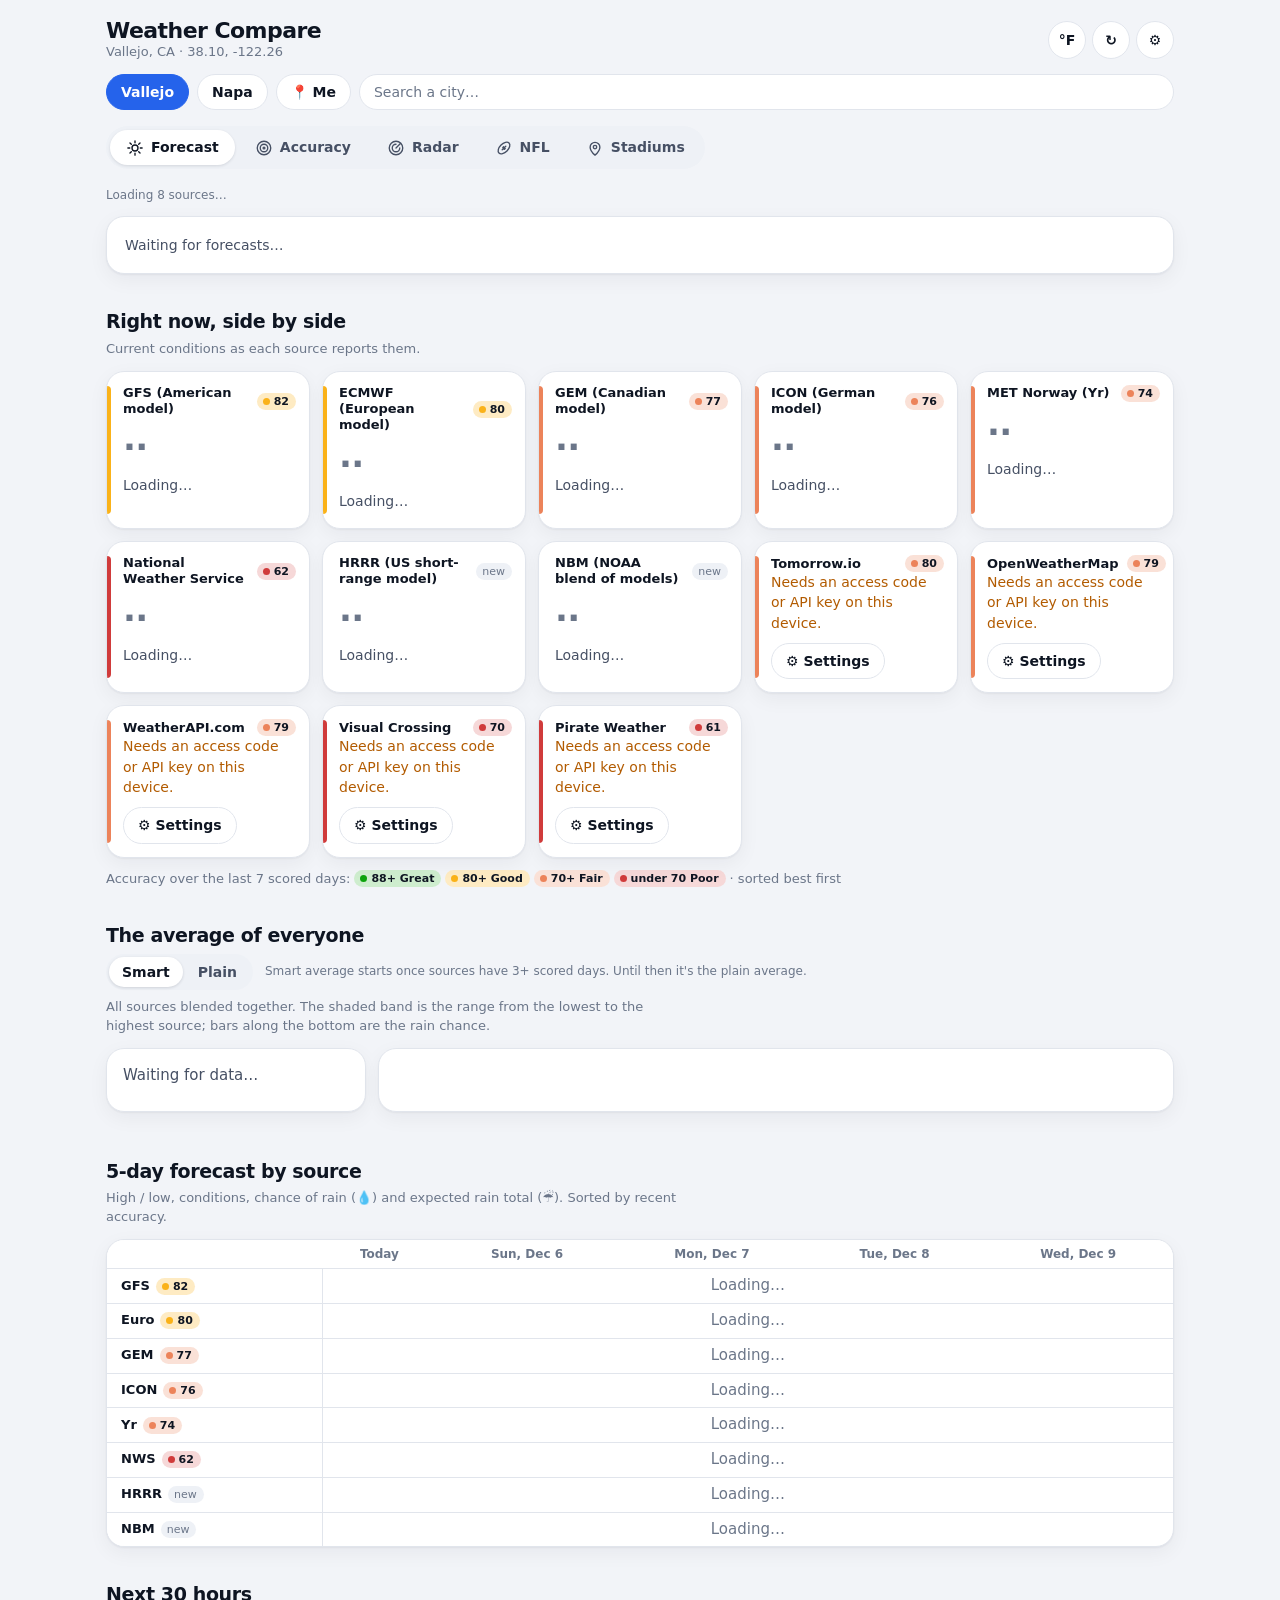
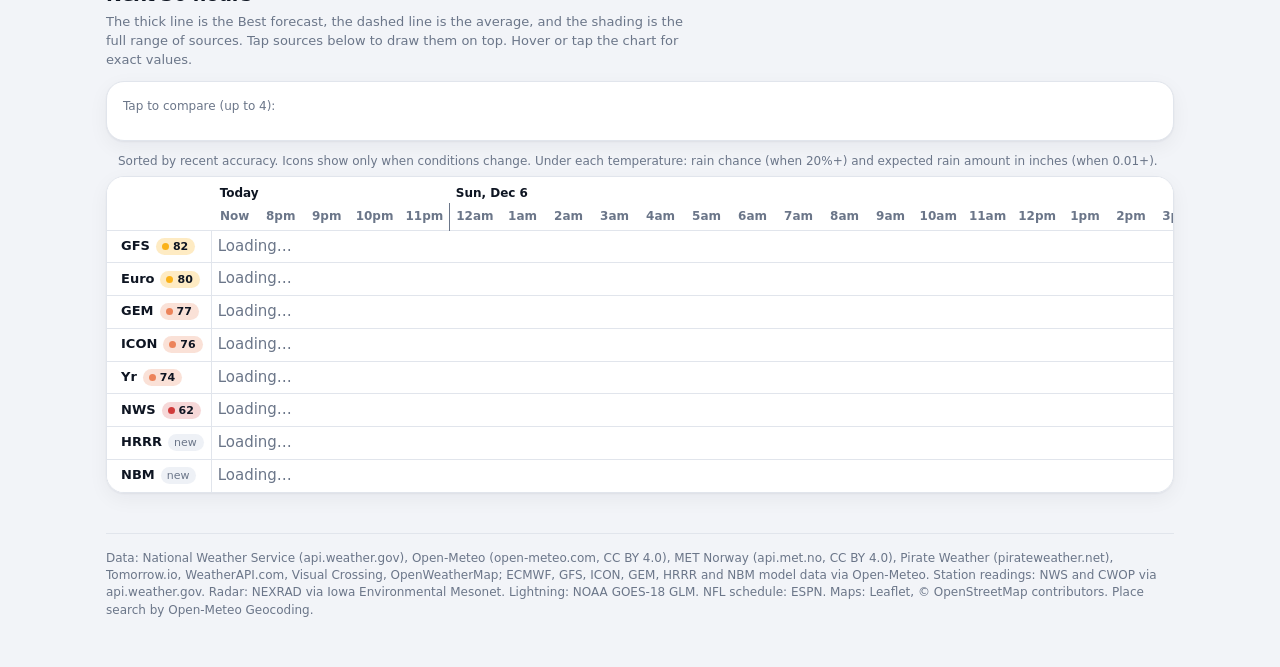
==== commit 482092ae: "Best forecast: bias correction, right-now nudge, rain memory, hourly view; add HRRR and NBM - Each s" ====
--- a/index.html
+++ b/index.html
@@ -90,7 +90,7 @@
 
     <section id="secHourly">
       <h2>Next 30 hours</h2>
-      <p class="hint">The black line is the average, with the full range of sources shaded. Tap sources below to draw them on top. Hover or tap the chart for exact values.</p>
+      <p class="hint">The thick line is the Best forecast, the dashed line is the average, and the shading is the full range of sources. Tap sources below to draw them on top. Hover or tap the chart for exact values.</p>
       <div class="panel">
         <div class="chips" id="hourLegend"></div>
         <div class="chart" id="hourChart"></div>
@@ -156,6 +156,9 @@
           <li><b>Smart average:</b> a blend where each source's weight depends on its score over the previous 14 scored days (the best gets full weight; every 8 points behind it cuts the weight by about two-thirds). It needs 3+ scored days per source, and until then equals the plain average.</li>
           <li><b>Recent accuracy shading</b> (Forecast tab): each source's average score over its last 7 scored days. Green 88+ (Great), yellow 80+ (Good), orange 70+ (Fair), red under 70 (Poor).</li>
           <li><b>Best forecast</b> (top of the Forecast tab): each part of the forecast is blended from the sources that have been most accurate at that part over the last 14 scored days: high, low, hourly temperatures, rain chance (Brier), rain start time, rain amount and wind. The leader counts most; others fade out the further behind they are. Days 2+ use each source's accuracy at that range (1 and 2 days ahead). It's also scored here as its own row.</li>
+          <li><b>Warm/cold correction:</b> before blending, each source's temperatures are corrected for how warm or cold it has run in that town over the last 14 scored days, hour by hour and for the high and low (for example, every source has been calling Vallejo's afternoons several degrees too cool). Only the Best forecast is corrected; each source's own numbers are shown as it gives them.</li>
+          <li><b>Rain memory:</b> rain chance, timing and amount weights come from the last 10 days when rain was in play (it rained or a source called for it), not just the last 14 days, so a dry spell doesn't leave one wet day deciding who leads.</li>
+          <li><b>Right now:</b> for Vallejo and Napa, the "now" temperature is what the stations are reading, and the next few hours of the Best forecast are nudged toward it (the nudge fades by about two-thirds every 3 hours). The 6am locked-in forecast gets the same nudge from the 6am reading.</li>
           <li><b>Seasons:</b> meteorological (Winter Dec–Feb, Spring Mar–May, Summer Jun–Aug, Fall Sep–Nov) and Bay Area wet (Nov–Apr) vs. dry (May–Oct).</li>
         </ul>
       </details>
@@ -189,7 +192,7 @@
 
   <footer>
     Data: National Weather Service (api.weather.gov), Open-Meteo (open-meteo.com, CC BY 4.0),
-    MET Norway (api.met.no, CC BY 4.0), Pirate Weather (pirateweather.net), Tomorrow.io, WeatherAPI.com, Visual Crossing, OpenWeatherMap; ECMWF, GFS, ICON and GEM model data via Open-Meteo. Radar: NEXRAD via Iowa Environmental Mesonet. Lightning: NOAA GOES-18 GLM. NFL schedule: ESPN. Maps: Leaflet, &copy; OpenStreetMap contributors. Place search by Open-Meteo Geocoding.
+    MET Norway (api.met.no, CC BY 4.0), Pirate Weather (pirateweather.net), Tomorrow.io, WeatherAPI.com, Visual Crossing, OpenWeatherMap; ECMWF, GFS, ICON, GEM, HRRR and NBM model data via Open-Meteo. Station readings: NWS and CWOP via api.weather.gov. Radar: NEXRAD via Iowa Environmental Mesonet. Lightning: NOAA GOES-18 GLM. NFL schedule: ESPN. Maps: Leaflet, &copy; OpenStreetMap contributors. Place search by Open-Meteo Geocoding.
   </footer>
 </div>
 <dialog class="settings" id="settings" aria-labelledby="settingsTitle">
--- a/styles.css
+++ b/styles.css
@@ -321,7 +321,17 @@
 .conf-medium { background: color-mix(in srgb, var(--warning) 26%, var(--surface)); }
 .conf-low { background: color-mix(in srgb, var(--serious) 24%, var(--surface)); }
 .best-on .conf { background: rgba(255,255,255,.18); color: #fff; }
-.best-days { display: grid; grid-template-columns: repeat(4, minmax(0, 1fr)); gap: 8px; margin-top: 18px; }
+/* Hour-by-hour strip: swipe sideways for the next 24 hours */
+.best-hours { display: flex; gap: 6px; overflow-x: auto; margin: 18px -18px 0; padding: 0 18px 2px; scrollbar-width: none; -webkit-overflow-scrolling: touch; }
+.best-hours::-webkit-scrollbar { display: none; }
+.bhour { flex: 0 0 56px; text-align: center; background: var(--surface-2); border-radius: 14px; padding: 9px 2px 7px; }
+.bhour:first-child { background: rgba(255,255,255,.26); }
+.bh-t { font-size: 12px; color: var(--text-2); }
+.bh-i { font-size: 21px; line-height: 1.55; }
+.bh-v { font-weight: 650; font-size: 16px; font-variant-numeric: tabular-nums; }
+.bh-p { font-size: 11px; color: var(--text-2); min-height: 15px; }
+tr.bestrow th { font-weight: 750; }
+.best-days { display: grid; grid-template-columns: repeat(4, minmax(0, 1fr)); gap: 8px; margin-top: 10px; }
 .bday { background: var(--surface-2); border-radius: 14px; padding: 10px 6px; text-align: center; min-width: 0; }
 .bday .dn { font-weight: 600; font-size: 13px; } .bday .di { font-size: 26px; line-height: 1.35; }
 .bday .hl { font-variant-numeric: tabular-nums; font-weight: 600; } .bday .hl .lo { color: var(--text-3); font-weight: 400; }
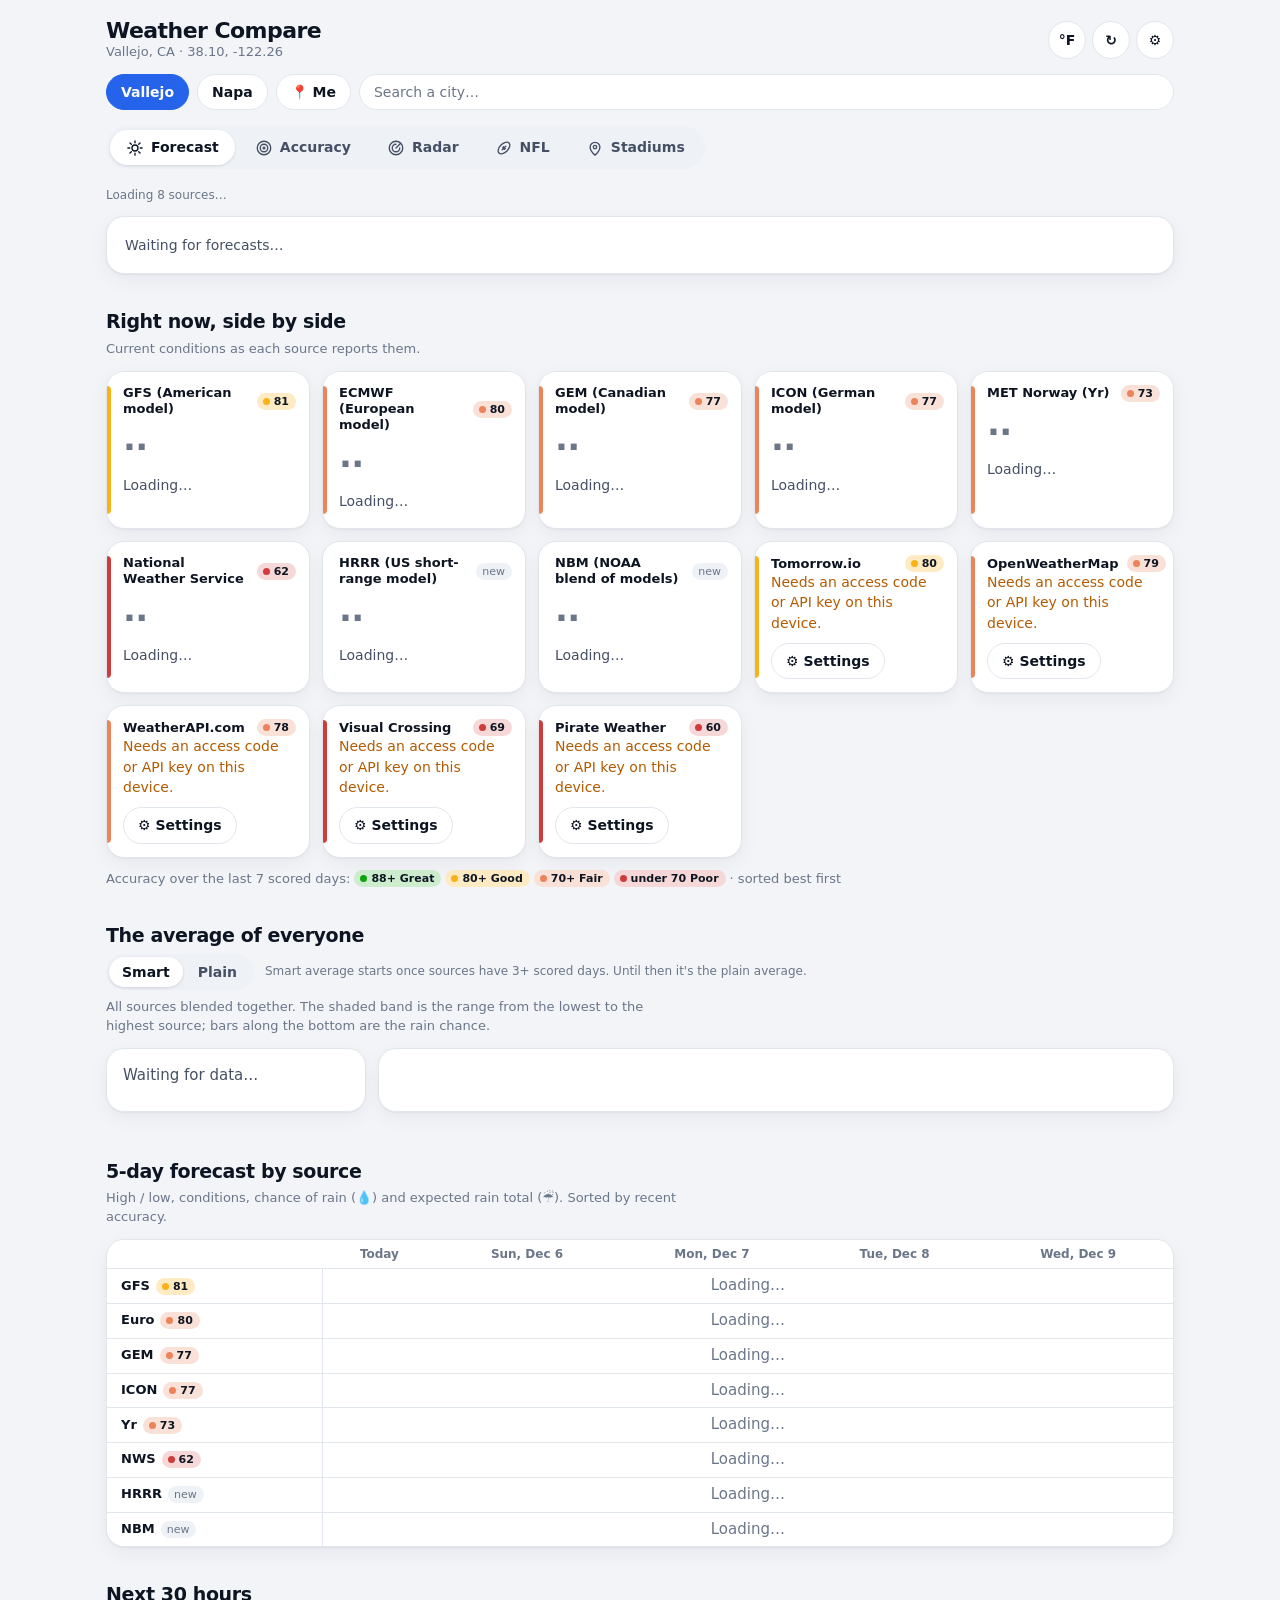
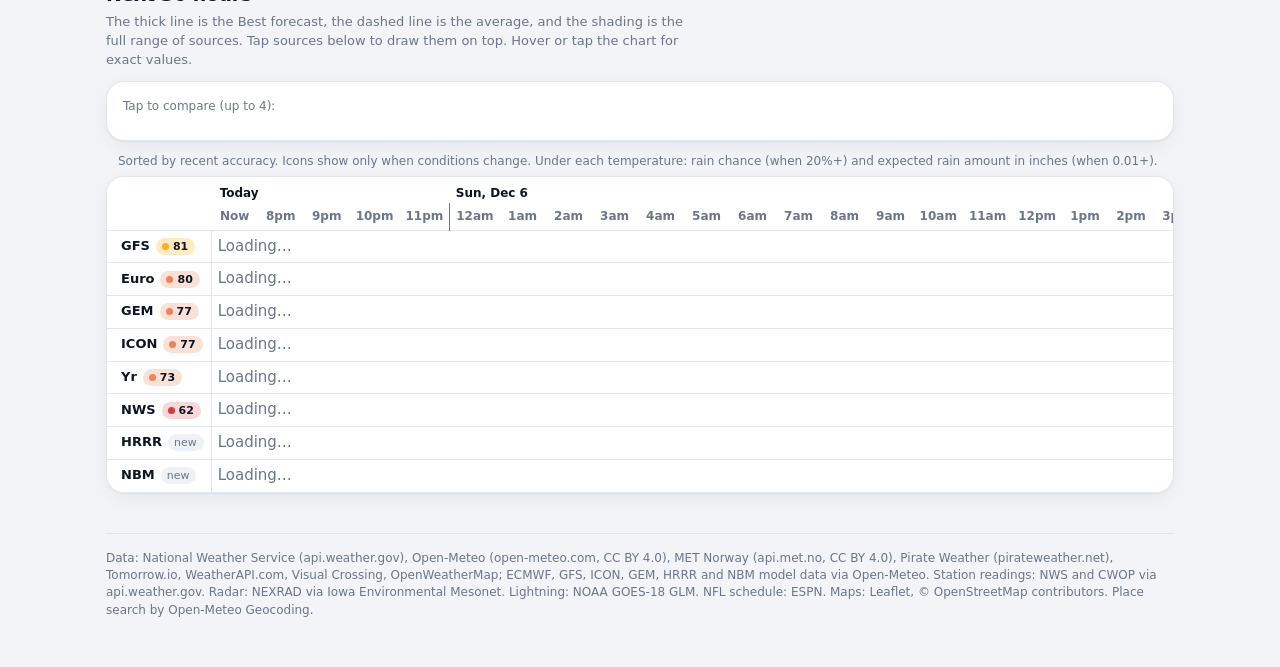
==== commit 246ce1e9: "Rain amount in the score, 'usually within' range on the Best card, north Vallejo station, Concord ra" ====
--- a/index.html
+++ b/index.html
@@ -145,14 +145,15 @@
       <details class="how">
         <summary>How scoring works</summary>
         <ul>
-          <li><b>Window:</b> each forecast is saved at 6am Pacific and covers 6am to 6am the next day. Observations: Napa uses Napa County Airport. Vallejo has no official station, so its temperatures, wind and humidity are the average of three nearby bay-side stations (Hercules, Benicia and Cordelia; any one more than 4° off the others is dropped that hour), and its rain comes from Napa County Airport, the closest station that measures rain.</li>
+          <li><b>Window:</b> each forecast is saved at 6am Pacific and covers 6am to 6am the next day. Observations: Napa uses Napa County Airport. Vallejo has no official station, so its temperatures, wind and humidity are the average of four nearby stations (north Vallejo, Hercules, Benicia and Cordelia; any one more than 4° off the others is dropped that hour). None of those measure rain, so whether and when it rained comes from Napa County Airport, the closest rain gauge, and the rain total is a blend of the Napa and Concord airport gauges, weighted toward Napa because it is closer.</li>
           <li><b>High / low miss:</b> forecast highest and lowest hourly temperature in the window minus the observed highest and lowest.</li>
           <li><b>Hourly miss:</b> the average gap between the forecast and observed temperature, hour by hour, across the 24 hours.</li>
           <li><b>Rain:</b> a source “calls rain” when any hour shows rain, storms or snow, or a 50%+ chance. Observed rain is any station report of rain, drizzle, showers or storms. Hit = called and it rained; Miss = it rained without a call; False alarm = called but stayed dry.</li>
           <li><b>Rain timing:</b> for hits, forecast start hour minus actual start. “+2h” means the forecast had it starting 2 hours later than it did.</li>
-          <li><b>Rain total:</b> each source's expected rain for the window, compared with the station's measured total (in brackets: how far off). Not part of the score yet; it's shown so you can see who gets amounts right.</li>
+          <li><b>Rain total:</b> each source's expected rain for the window, compared with the measured total (in brackets: how far off). It counts toward the score on days rain was in play.</li>
           <li><b>Rain skill (Brier):</b> compares the highest rain chance with what happened. 0 is perfect, lower is better.</li>
-          <li><b>Score (0–100):</b> 70% temperature (100 minus 10 points per degree of average miss across high, low and hourly) and 30% rain (100 × (1 − Brier), or 100/0 for a right/wrong call when a source gives no rain chances). Just a handy single number for ranking.</li>
+          <li><b>Score (0–100):</b> 70% temperature (100 minus 10 points per degree of average miss across high, low and hourly) and 30% rain. The rain part is the rain call (100 × (1 − Brier), or 100/0 for a right/wrong call when a source gives no rain chances). On days when rain was in play (it rained, or the source expected some), 40% of the rain part is how close the rain total was: the miss compared with the larger of the forecast and measured totals. Just a handy single number for ranking.</li>
+          <li><b>“Usually within” on the Best card:</b> the miss the Best forecast's highs stayed inside on 3 days out of 4, over its last 14 scored days at that range. It appears once the corrected Best forecast has 3 scored days; until then the card shows how closely the sources agree.</li>
           <li><b>Smart average:</b> a blend where each source's weight depends on its score over the previous 14 scored days (the best gets full weight; every 8 points behind it cuts the weight by about two-thirds). It needs 3+ scored days per source, and until then equals the plain average.</li>
           <li><b>Recent accuracy shading</b> (Forecast tab): each source's average score over its last 7 scored days. Green 88+ (Great), yellow 80+ (Good), orange 70+ (Fair), red under 70 (Poor).</li>
           <li><b>Best forecast</b> (top of the Forecast tab): each part of the forecast is blended from the sources that have been most accurate at that part over the last 14 scored days: high, low, hourly temperatures, rain chance (Brier), rain start time, rain amount and wind. The leader counts most; others fade out the further behind they are. Days 2+ use each source's accuracy at that range (1 and 2 days ahead). It's also scored here as its own row.</li>
